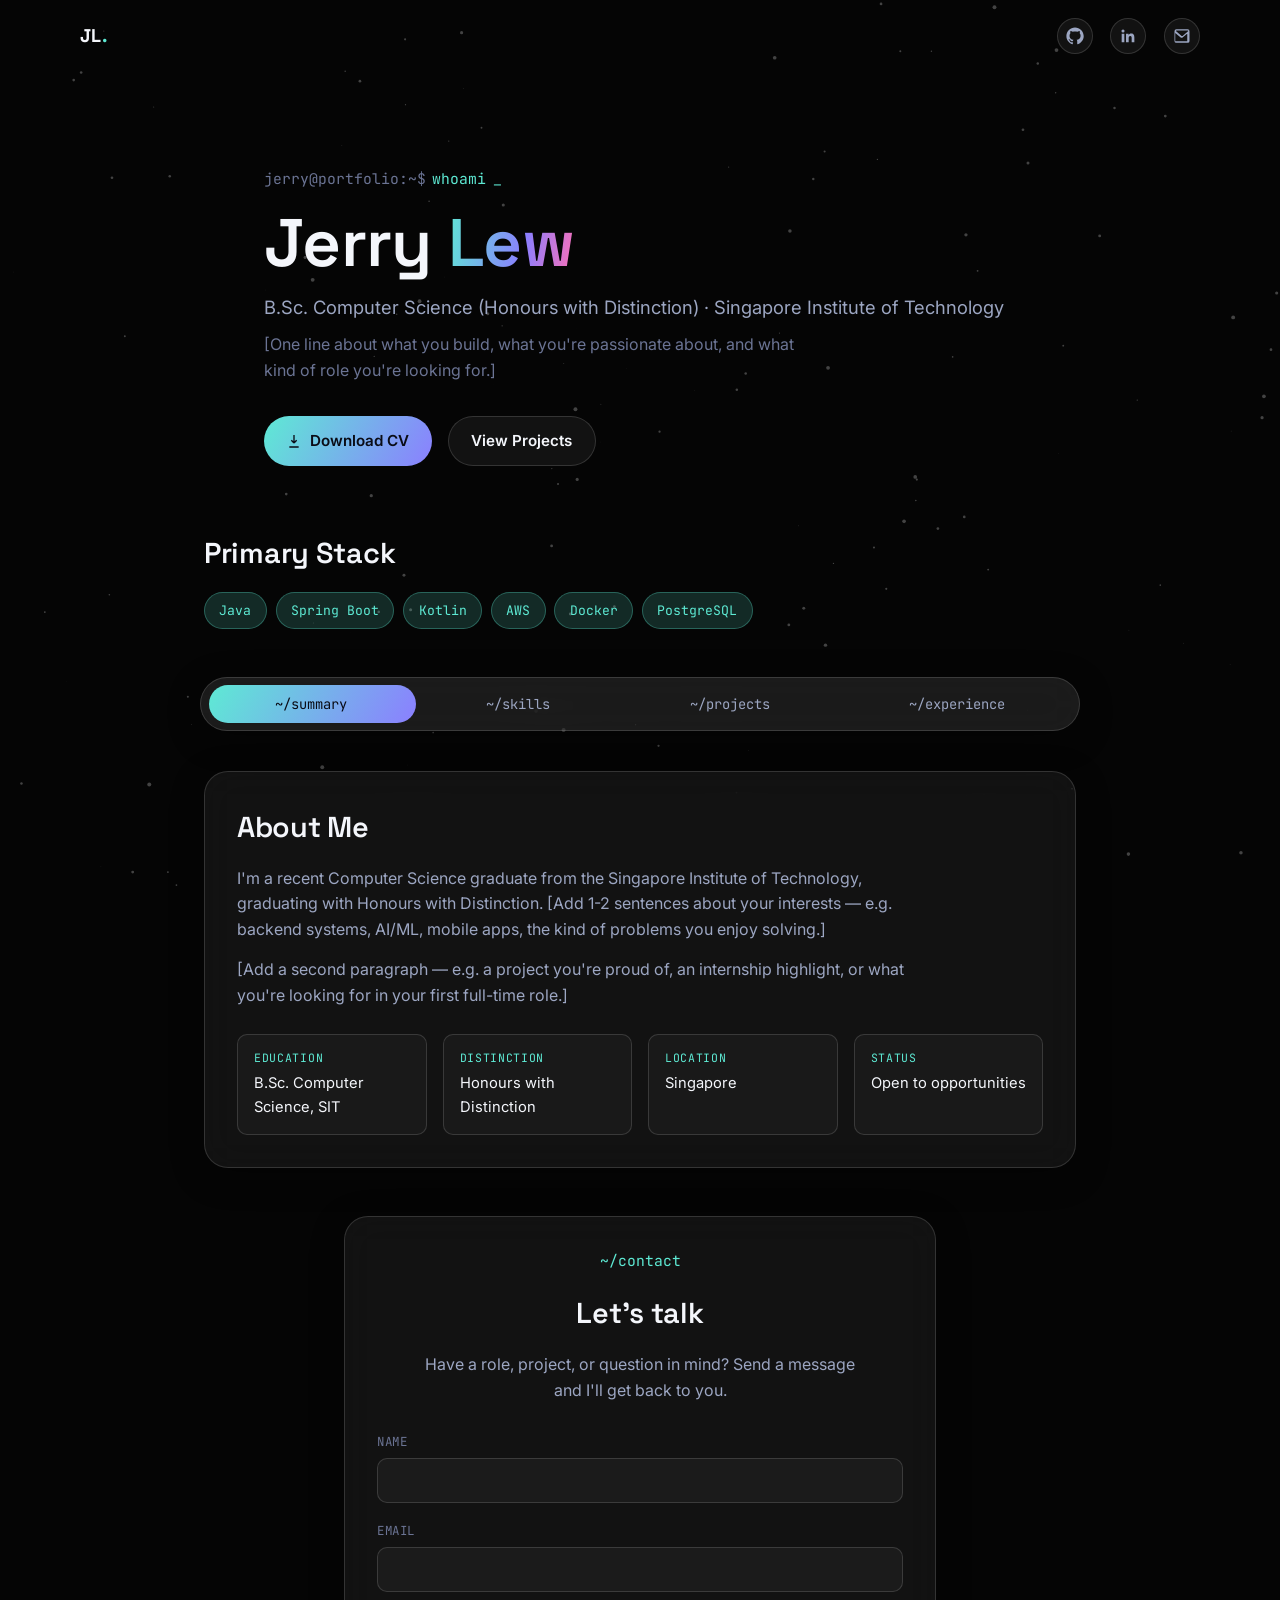
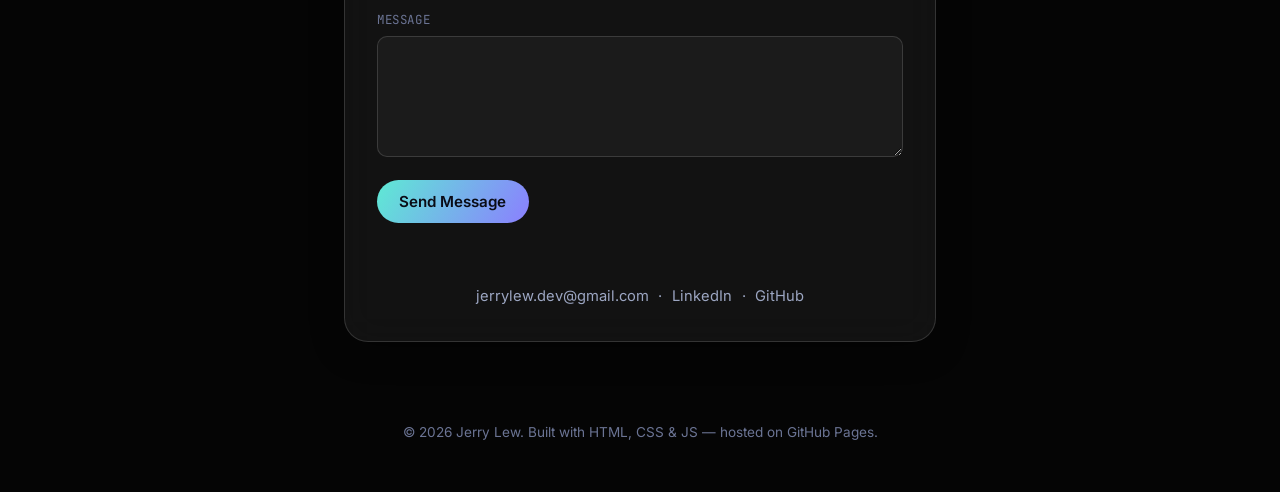
==== index.html @ 6701ddcc "Basic layout completed with placeholders" ====
<!DOCTYPE html>
<html lang="en">
<head>
<meta charset="UTF-8" />
<meta name="viewport" content="width=device-width, initial-scale=1.0" />

<!-- ✏️ EDIT: update the title and description with your full name -->
<title>Jerry — Software Engineer Portfolio</title>
<meta name="description" content="Portfolio of Jerry, Computer Science graduate (Honours with Distinction) from Singapore Institute of Technology." />

<!-- Fonts: Space Grotesk (display), Inter (body), JetBrains Mono (code/labels) -->
<link rel="preconnect" href="https://fonts.googleapis.com">
<link rel="preconnect" href="https://fonts.gstatic.com" crossorigin>
<link href="https://fonts.googleapis.com/css2?family=Space+Grotesk:wght@500;600;700&family=Inter:wght@400;500;600&family=JetBrains+Mono:wght@400;500&display=swap" rel="stylesheet">

<link rel="stylesheet" href="style.css" />
</head>
<body>

  <!-- Dark background, sits behind everything -->
  <canvas id="particle-background"></canvas>

  <!-- ============ TOP BAR ============ -->
  <header class="topbar">
    <div class="topbar-inner">
      <!-- ✏️ EDIT: replace "JL" with your own initials/mark -->
      <a href="#top" class="brand">JL<span class="brand-dot">.</span></a>

      <nav class="social-links" aria-label="Social links">
        <a class="js-github-link" href="#" target="_blank" rel="noopener" aria-label="GitHub profile">
          <svg viewBox="0 0 24 24" width="18" height="18" fill="currentColor"><path d="M12 .5C5.65.5.5 5.66.5 12.02c0 5.09 3.29 9.4 7.86 10.93.58.1.79-.25.79-.56v-2.16c-3.2.7-3.87-1.34-3.87-1.34-.53-1.34-1.29-1.7-1.29-1.7-1.05-.72.08-.7.08-.7 1.16.08 1.78 1.2 1.78 1.2 1.04 1.77 2.72 1.26 3.38.96.1-.75.4-1.26.73-1.55-2.55-.29-5.23-1.28-5.23-5.7 0-1.26.45-2.29 1.19-3.1-.12-.29-.52-1.46.11-3.04 0 0 .97-.31 3.18 1.18.92-.26 1.9-.39 2.88-.39.98 0 1.96.13 2.88.39 2.2-1.49 3.17-1.18 3.17-1.18.64 1.58.24 2.75.12 3.04.74.81 1.18 1.84 1.18 3.1 0 4.43-2.69 5.41-5.25 5.69.42.36.78 1.08.78 2.17v3.22c0 .31.21.67.8.56 4.56-1.53 7.85-5.84 7.85-10.93C23.5 5.66 18.35.5 12 .5Z"/></svg>
        </a>
        <a class="js-linkedin-link" href="#" target="_blank" rel="noopener" aria-label="LinkedIn profile">
          <svg viewBox="0 0 24 24" width="18" height="18" fill="currentColor"><path d="M20.45 20.45h-3.55v-5.57c0-1.33-.02-3.03-1.85-3.03-1.86 0-2.14 1.45-2.14 2.94v5.66H9.36V9h3.41v1.56h.05c.48-.9 1.64-1.85 3.37-1.85 3.6 0 4.27 2.37 4.27 5.45v6.29zM5.34 7.43a2.06 2.06 0 1 1 0-4.12 2.06 2.06 0 0 1 0 4.12zM7.12 20.45H3.56V9h3.56v11.45z"/></svg>
        </a>
        <a id="js-email-link" href="mailto:your.email@example.com" aria-label="Send an email">
          <svg viewBox="0 0 24 24" width="18" height="18" fill="currentColor"><path d="M2 5.5A2.5 2.5 0 0 1 4.5 3h15A2.5 2.5 0 0 1 22 5.5v13a2.5 2.5 0 0 1-2.5 2.5h-15A2.5 2.5 0 0 1 2 18.5v-13Zm2.2.3 7.3 6.1a1 1 0 0 0 1.28 0l7.3-6.1a.6.6 0 0 0-.38-1.06H4.58a.6.6 0 0 0-.38 1.06ZM20 7.9l-6.83 5.7a2.6 2.6 0 0 1-3.34 0L3 7.9v10.6c0 .28.22.5.5.5h15c.28 0 .5-.22.5-.5V7.9Z"/></svg>
        </a>
      </nav>
    </div>
  </header>

  <main id="top">
    <!-- ============ HERO ============ -->
    <section class="hero">
      <p class="eyebrow">
        <span class="prompt">jerry@portfolio:~$</span>
        <span id="typed-text"></span><span class="cursor" aria-hidden="true">_</span>
      </p>

      <!-- ✏️ EDIT: add your last name -->
      <h1 class="hero-name"><span id="first-name"></span> <span class="hl" id="last-name"></span></h1>

      <!-- ✏️ EDIT: this line auto-fills from your SIT background — adjust if needed -->
      <p class="hero-role">B.Sc. Computer Science (Honours with Distinction) · Singapore Institute of Technology</p>

      <!-- ✏️ EDIT: write a one-line tagline about what you build / what you're looking for -->
      <p class="hero-tagline">[One line about what you build, what you're passionate about, and what kind of role you're looking for.]</p>

      <div class="hero-actions">
        <!-- ✏️ EDIT: add your real CV file to the assets/ folder and update this href -->
        <a href="assets/Jerry_Resume.pdf" download class="btn btn-solid">
          <svg viewBox="0 0 24 24" width="16" height="16" fill="none" stroke="currentColor" stroke-width="2"><path d="M12 3v12m0 0-4-4m4 4 4-4M5 21h14"/></svg>
          Download CV
        </a>
        <a href="projects.html" class="btn btn-ghost">
          View Projects
        </a>
      </div>
    </section>

    <!-- ============ FEATURED STACK ============ -->
    <section class="featured-stack reveal">
      <h2 class="panel-title">Primary Stack</h2>

      <div class="chip-row" id="featured-stack-container"></div>
    </section>

    <!-- ============ TAB BAR ============ -->
    <nav class="tabbar" id="tabbar" aria-label="Portfolio sections">
      <button class="tab-btn active" data-tab="summary" role="tab" aria-selected="true">~/summary</button>
      <button class="tab-btn" data-tab="skills" role="tab" aria-selected="false">~/skills</button>
      <button class="tab-btn" data-tab="projects" role="tab" aria-selected="false">~/projects</button>
      <button class="tab-btn" data-tab="experience" role="tab" aria-selected="false">~/experience</button>
      <span class="tab-indicator" aria-hidden="true"></span>
    </nav>

    <!-- ============ TAB PANELS ============ -->
    <section class="tab-panels">

      <!-- ---------- SUMMARY ---------- -->
      <article class="panel active" id="summary" data-panel="summary">
        <div class="glass-card reveal">
          <h2 class="panel-title">About Me</h2>

          <!-- ✏️ EDIT: replace with your real bio. 2-3 short paragraphs works well -->
          <p>
            I'm a recent Computer Science graduate from the Singapore Institute of Technology,
            graduating with Honours with Distinction. [Add 1-2 sentences about your interests —
            e.g. backend systems, AI/ML, mobile apps, the kind of problems you enjoy solving.]
          </p>
          <p>
            [Add a second paragraph — e.g. a project you're proud of, an internship highlight,
            or what you're looking for in your first full-time role.]
          </p>

          <div class="fact-grid">
            <div class="fact">
              <span class="fact-label">Education</span>
              <span class="fact-value">B.Sc. Computer Science, SIT</span>
            </div>
            <div class="fact">
              <span class="fact-label">Distinction</span>
              <span class="fact-value">Honours with Distinction</span>
            </div>
            <div class="fact">
              <!-- ✏️ EDIT: confirm your location -->
              <span class="fact-label">Location</span>
              <span class="fact-value">Singapore</span>
            </div>
            <div class="fact">
              <!-- ✏️ EDIT: e.g. "Open to full-time roles" / "Open to internships" -->
              <span class="fact-label">Status</span>
              <span class="fact-value">Open to opportunities</span>
            </div>
          </div>
        </div>
      </article>

      <!-- ---------- SKILLS ---------- -->
      <article class="panel" id="skills" data-panel="skills" hidden>
        <div class="skills-grid">

          <!-- ✏️ EDIT: every chip below is a placeholder — swap in your real stack -->
          <div class="glass-card reveal">
            <h3 class="skill-cat">Languages</h3>
            <div class="chip-row">
              <span class="chip">Java</span>
              <span class="chip">Python</span>
              <span class="chip">JavaScript</span>
              <span class="chip">TypeScript</span>
              <span class="chip">SQL</span>
              <span class="chip">C</span>
            </div>
          </div>

          <div class="glass-card reveal">
            <h3 class="skill-cat">Frameworks &amp; Libraries</h3>
            <div class="chip-row">
              <span class="chip">React</span>
              <span class="chip">Node.js</span>
              <span class="chip">Spring Boot</span>
              <span class="chip">Express</span>
              <span class="chip">TailwindCSS</span>
            </div>
          </div>

          <div class="glass-card reveal">
            <h3 class="skill-cat">Tools &amp; Platforms</h3>
            <div class="chip-row">
              <span class="chip">Git</span>
              <span class="chip">Docker</span>
              <span class="chip">AWS</span>
              <span class="chip">Postman</span>
              <span class="chip">Linux</span>
            </div>
          </div>

          <div class="glass-card reveal">
            <h3 class="skill-cat">Concepts</h3>
            <div class="chip-row">
              <span class="chip">Data Structures</span>
              <span class="chip">Algorithms</span>
              <span class="chip">OOP</span>
              <span class="chip">REST APIs</span>
              <span class="chip">Agile/Scrum</span>
            </div>
          </div>

        </div>
      </article>

      <!-- ---------- PROJECTS ---------- -->
      <article class="panel" id="projects" data-panel="projects" hidden>
        <div class="projects-grid" id="featured-projects"></div>

        <div class="projects-footer">
          <a href="projects.html" class="btn btn-ghost">
            View All Projects
          </a>
        </div>
      </article>

      <!-- ---------- EXPERIENCE ---------- -->
      <article class="panel" id="experience" data-panel="experience" hidden>
        <div class="timeline" id="experience-timeline"></div>
      </article>

    </section>

    <!-- ============ CONTACT (always visible, sits at the very end of the page) ============ -->
    <section class="contact" id="contact">
      <div class="glass-card contact-card reveal">
        <p class="eyebrow eyebrow-contact">~/contact</p>
        <h2 class="panel-title">Let's talk</h2>
        <p class="contact-sub">Have a role, project, or question in mind? Send a message and I'll get back to you.</p>

        <!-- ✏️ EDIT: sign up at formspree.io, create a form, and replace YOUR_FORM_ID below -->
        <form id="contact-form" action="https://formspree.io/f/YOUR_FORM_ID" method="POST">
          <div class="form-row">
            <label for="name">Name</label>
            <input type="text" id="name" name="name" required />
          </div>
          <div class="form-row">
            <label for="email">Email</label>
            <input type="email" id="email" name="email" required />
          </div>
          <div class="form-row">
            <label for="message">Message</label>
            <textarea id="message" name="message" rows="5" required></textarea>
          </div>
          <!-- spam honeypot — leave this field as-is, it stays hidden from real visitors -->
          <input type="text" name="_gotcha" style="display:none" tabindex="-1" autocomplete="off" />

          <button type="submit" class="btn btn-solid" id="contact-submit">Send Message</button>
          <p class="form-status" id="form-status" role="status" aria-live="polite"></p>
        </form>

        <div class="contact-direct">
          <a href="#" class="js-email-link"><span class="js-email-text"></span></a>
          <span aria-hidden="true">·</span>
          <a href="#" target="_blank" rel="noopener" class="js-linkedin-link">LinkedIn</a>
          <span aria-hidden="true">·</span>
          <a href="#" target="_blank" rel="noopener" class="js-github-link">GitHub</a>
        </div>
      </div>
    </section>
  </main>

  <footer class="site-footer">
    <p>© <span id="year"></span> <span id="footer-name"></span>. Built with HTML, CSS &amp; JS — hosted on GitHub Pages.</p>
  </footer>

  <script src="script.js"></script>
</body>
</html>
---- style.css ----
/* ============================================================
   PORTFOLIO STYLES — glassmorphism / aurora / terminal accents
   Edit the variables below to retheme the whole site at once.
   ============================================================ */

:root {
  /* ---- Palette --------------------------------------------------- */
  --bg-void: #090b14;
  --bg-void-2: #0d1020;
  --aurora-cyan: #5eead4;
  --aurora-violet: #8b7fff;
  --aurora-magenta: #ff6fb5;

  --gradient-primary: linear-gradient(120deg, var(--aurora-cyan), var(--aurora-violet));
  --gradient-hero: linear-gradient(100deg, var(--aurora-cyan), var(--aurora-violet) 60%, var(--aurora-magenta));

  --glass-fill: rgba(255, 255, 255, 0.055);
  --glass-fill-strong: rgba(255, 255, 255, 0.09);
  --glass-border: rgba(255, 255, 255, 0.14);

  --text-primary: #f4f6fb;
  --text-muted: #9ca6c2;
  --text-dim: #6b7494;

  --accent: #5eead4;
  --accent-soft: rgba(94, 234, 212, 0.16);
  --danger: #ff6f91;

  /* ---- Type --------------------------------------------------- */
  --font-display: "Space Grotesk", sans-serif;
  --font-body: "Inter", sans-serif;
  --font-mono: "JetBrains Mono", monospace;

  /* ---- Shape --------------------------------------------------- */
  --radius-lg: 24px;
  --radius-md: 16px;
  --radius-sm: 10px;
  --shadow-glass: 0 8px 32px rgba(0, 0, 0, 0.35);
  --blur-glass: 18px;
}

/* ---- Reset ----------------------------------------------------- */
* {
  margin: 0;
  padding: 0;
  box-sizing: border-box;
}

html {
  scroll-behavior: smooth;
}

body {
  background: var(--bg-void);
  color: var(--text-primary);
  font-family: var(--font-body);
  font-size: 16px;
  line-height: 1.6;
  min-height: 100vh;
  overflow-x: hidden;
}

a {
  color: inherit;
  text-decoration: none;
}

button {
  font-family: inherit;
  cursor: pointer;
  border: none;
  background: none;
  color: inherit;
}

h1, h2, h3 {
  font-family: var(--font-display);
  font-weight: 600;
  letter-spacing: -0.01em;
}

img, svg {
  display: block;
}

:focus-visible {
  outline: 2px solid var(--accent);
  outline-offset: 3px;
  border-radius: 4px;
}

#particle-background {
  position: fixed;
  inset: 0;
  z-index: -1;
  background: #050505;
}

body {
  background: #050505;
}

.featured-stack {
  max-width: 1000px;
  margin: 0 auto 3rem;
  padding: 0 clamp(1.25rem, 5vw, 4rem);
}

.projects-footer {
  display: flex;
  justify-content: center;
  margin-top: 2rem;
}

.project-period {
  font-family: var(--font-mono);
  color: var(--accent);
  font-size: 0.8rem;
}

/* ---- Glass primitive --------------------------------------------- */
.glass-card {
  background: var(--glass-fill);
  border: 1px solid var(--glass-border);
  border-radius: var(--radius-lg);
  backdrop-filter: blur(var(--blur-glass)) saturate(140%);
  -webkit-backdrop-filter: blur(var(--blur-glass)) saturate(140%);
  box-shadow: var(--shadow-glass);
  padding: 2rem;
}

/* ---- Scroll reveal ------------------------------------------------ */
.reveal {
  opacity: 0;
  transform: translateY(18px);
  transition: opacity 0.6s ease, transform 0.6s ease;
}

.reveal.in-view {
  opacity: 1;
  transform: translateY(0);
}

/* ============================================================
   TOP BAR
   ============================================================ */
.topbar {
  position: sticky;
  top: 0;
  z-index: 40;
  padding: 1.1rem clamp(1.25rem, 5vw, 4rem);
}

.topbar-inner {
  max-width: 1120px;
  margin: 0 auto;
  display: flex;
  align-items: center;
  justify-content: space-between;
}

.brand {
  font-family: var(--font-display);
  font-weight: 700;
  font-size: 1.15rem;
  letter-spacing: 0.02em;
}

.brand-dot {
  color: var(--accent);
}

.social-links {
  display: flex;
  gap: 1.1rem;
  color: var(--text-muted);
}

.social-links a {
  display: flex;
  align-items: center;
  justify-content: center;
  width: 36px;
  height: 36px;
  border-radius: 50%;
  background: var(--glass-fill);
  border: 1px solid var(--glass-border);
  transition: color 0.2s ease, transform 0.2s ease, border-color 0.2s ease;
}

.social-links a:hover {
  color: var(--accent);
  border-color: var(--accent);
  transform: translateY(-2px);
}

/* ============================================================
   HERO
   ============================================================ */
.hero {
  max-width: 880px;
  margin: 0 auto;
  padding: clamp(2.5rem, 8vw, 6rem) clamp(1.25rem, 5vw, 4rem) clamp(2.5rem, 6vw, 4rem);
  text-align: left;
}

.eyebrow {
  font-family: var(--font-mono);
  font-size: 0.92rem;
  color: var(--accent);
  margin-bottom: 1.1rem;
  display: flex;
  align-items: center;
  gap: 0.4rem;
  flex-wrap: wrap;
}

.prompt {
  color: var(--text-dim);
}

.cursor {
  display: inline-block;
  animation: blink 1s step-end infinite;
  color: var(--accent);
}

@keyframes blink {
  0%, 50% { opacity: 1; }
  50.01%, 100% { opacity: 0; }
}

.hero-name {
  font-size: clamp(2.4rem, 6.5vw, 4.2rem);
  line-height: 1.05;
  margin-bottom: 0.9rem;
}

.hero-name .hl {
  background: var(--gradient-hero);
  -webkit-background-clip: text;
  background-clip: text;
  color: transparent;
}

.hero-role {
  font-size: clamp(1rem, 2vw, 1.15rem);
  color: var(--text-muted);
  margin-bottom: 0.6rem;
}

.hero-tagline {
  font-size: 1rem;
  color: var(--text-dim);
  max-width: 560px;
  margin-bottom: 2rem;
}

.hero-actions {
  display: flex;
  gap: 1rem;
  flex-wrap: wrap;
}

/* ---- Buttons ----------------------------------------------------- */
.btn {
  display: inline-flex;
  align-items: center;
  gap: 0.5rem;
  font-family: var(--font-body);
  font-weight: 600;
  font-size: 0.95rem;
  padding: 0.75rem 1.4rem;
  border-radius: 999px;
  transition: transform 0.2s ease, box-shadow 0.2s ease, background 0.2s ease, border-color 0.2s ease;
}

.btn-solid {
  background: var(--gradient-primary);
  color: #0a0c16;
}

.btn-solid:hover {
  transform: translateY(-2px);
  box-shadow: 0 10px 28px rgba(94, 234, 212, 0.25);
}

.btn-ghost {
  background: var(--glass-fill);
  border: 1px solid var(--glass-border);
  color: var(--text-primary);
}

.btn-ghost:hover {
  border-color: var(--accent);
  color: var(--accent);
  transform: translateY(-2px);
}

/* ============================================================
   TAB BAR
   ============================================================ */
.tabbar {
  position: sticky;
  top: 0.7rem;
  z-index: 9999;
  max-width: 880px;
  margin: 0 auto 2.5rem;
  padding: 0.4rem;
  display: flex;
  gap: 0.25rem;
  background: var(--glass-fill-strong);
  border: 1px solid var(--glass-border);
  border-radius: 999px;
  backdrop-filter: blur(var(--blur-glass)) saturate(140%);
  -webkit-backdrop-filter: blur(var(--blur-glass)) saturate(140%);
  box-shadow: var(--shadow-glass);
  overflow-x: auto;
  scrollbar-width: none;
  width: calc(100% - 2.5rem);
}

.tabbar::-webkit-scrollbar {
  display: none;
}

.tab-btn {
  position: relative;
  z-index: 2;
  flex: 1 0 auto;
  font-family: var(--font-mono);
  font-size: 0.86rem;
  padding: 0.65rem 1.1rem;
  border-radius: 999px;
  color: var(--text-muted);
  white-space: nowrap;
  transition: color 0.25s ease;
}

.tab-btn:hover {
  color: var(--text-primary);
}

.tab-btn.active {
  color: #0a0c16;
}

.tab-indicator {
  position: absolute;
  top: 0.4rem;
  bottom: 0.4rem;
  left: 0.4rem;
  width: 0;
  border-radius: 999px;
  background: var(--gradient-primary);
  transition: transform 0.35s cubic-bezier(0.65, 0, 0.35, 1), width 0.35s cubic-bezier(0.65, 0, 0.35, 1);
  z-index: 1;
}

/* ============================================================
   TAB PANELS
   ============================================================ */
.tab-panels {
  max-width: 1000px;
  margin: 0 auto;
  padding: 0 clamp(1.25rem, 5vw, 4rem) 2rem;
}

.panel {
  animation: fadeIn 0.45s ease;
}

@keyframes fadeIn {
  from { opacity: 0; transform: translateY(8px); }
  to { opacity: 1; transform: translateY(0); }
}

.panel-title {
  font-size: clamp(1.4rem, 3vw, 1.8rem);
  margin-bottom: 1rem;
}

.panel p {
  color: var(--text-muted);
  margin-bottom: 0.9rem;
  max-width: 680px;
}

/* ---- Quick facts (Summary tab) ------------------------------------ */
.fact-grid {
  display: grid;
  grid-template-columns: repeat(4, 1fr);
  gap: 1rem;
  margin-top: 1.6rem;
}

.fact {
  display: flex;
  flex-direction: column;
  gap: 0.3rem;
  padding: 0.9rem 1rem;
  background: rgba(255, 255, 255, 0.03);
  border: 1px solid var(--glass-border);
  border-radius: var(--radius-sm);
}

.fact-label {
  font-family: var(--font-mono);
  font-size: 0.72rem;
  letter-spacing: 0.06em;
  text-transform: uppercase;
  color: var(--accent);
}

.fact-value {
  font-size: 0.92rem;
  color: var(--text-primary);
}

/* ---- Skills tab ---------------------------------------------------- */
.skills-grid {
  display: grid;
  grid-template-columns: repeat(2, 1fr);
  gap: 1.25rem;
}

.skill-cat {
  font-size: 1.05rem;
  margin-bottom: 1rem;
  color: var(--text-primary);
}

.chip-row {
  display: flex;
  flex-wrap: wrap;
  gap: 0.55rem;
}

.chip {
  font-family: var(--font-mono);
  font-size: 0.82rem;
  padding: 0.45rem 0.9rem;
  border-radius: 999px;
  background: var(--accent-soft);
  border: 1px solid rgba(94, 234, 212, 0.3);
  color: var(--accent);
}

.chip-sm {
  font-size: 0.75rem;
  padding: 0.32rem 0.7rem;
}

/* ---- Projects tab --------------------------------------------------- */
.projects-grid {
  display: grid;
  grid-template-columns: repeat(2, 1fr);
  gap: 1.25rem;
}

.project-card {
  display: flex;
  flex-direction: column;
  gap: 0.9rem;
  transition: transform 0.25s ease, border-color 0.25s ease;
}

.project-card:hover {
  transform: translateY(-4px);
  border-color: rgba(94, 234, 212, 0.35);
}

.project-head {
  display: flex;
  align-items: center;
  justify-content: space-between;
  gap: 0.75rem;
}

.project-head h3 {
  font-size: 1.1rem;
}

.project-links {
  display: flex;
  gap: 0.6rem;
  color: var(--text-muted);
  flex-shrink: 0;
}

.project-links a {
  transition: color 0.2s ease;
}

.project-links a:hover {
  color: var(--accent);
}

/* ---- Experience tab (timeline) --------------------------------------- */
.timeline {
  position: relative;
  display: flex;
  flex-direction: column;
  gap: 1.6rem;
  padding-left: 1.6rem;
  border-left: 1px solid var(--glass-border);
}

.timeline-entry {
  position: relative;
}

.timeline-node {
  position: absolute;
  left: -1.95rem;
  top: 2.1rem;
  width: 11px;
  height: 11px;
  border-radius: 50%;
  background: var(--bg-void);
  border: 2px solid var(--accent);
  box-shadow: 0 0 0 4px var(--accent-soft);
}

.timeline-date {
  font-family: var(--font-mono);
  font-size: 0.78rem;
  letter-spacing: 0.04em;
  color: var(--accent);
  text-transform: uppercase;
}

.timeline-entry h3 {
  font-size: 1.1rem;
  margin: 0.4rem 0 0.15rem;
}

.timeline-org {
  color: var(--text-muted) !important;
  font-size: 0.92rem;
  margin-bottom: 0.6rem !important;
}

.timeline-list {
  margin-top: 0.75rem;
  padding-left: 1.2rem;
  color: var(--text-muted);
}

.timeline-list li {
  margin-bottom: 0.5rem;
}

/* ============================================================
   CONTACT
   ============================================================ */
.contact {
  max-width: 720px;
  margin: 1rem auto 3rem;
  padding: 0 clamp(1.25rem, 5vw, 4rem);
}

.contact-card {
  text-align: center;
}

.eyebrow-contact {
  justify-content: center;
}

.contact-sub {
  color: var(--text-muted);
  max-width: 460px;
  margin: 0 auto 1.8rem;
}

#contact-form {
  text-align: left;
  display: flex;
  flex-direction: column;
  gap: 1.1rem;
}

.form-row {
  display: flex;
  flex-direction: column;
  gap: 0.4rem;
}

.form-row label {
  font-family: var(--font-mono);
  font-size: 0.78rem;
  color: var(--text-dim);
  text-transform: uppercase;
  letter-spacing: 0.05em;
}

.form-row input,
.form-row textarea {
  font-family: var(--font-body);
  font-size: 0.95rem;
  color: var(--text-primary);
  background: rgba(255, 255, 255, 0.04);
  border: 1px solid var(--glass-border);
  border-radius: var(--radius-sm);
  padding: 0.75rem 0.9rem;
  resize: vertical;
  transition: border-color 0.2s ease, background 0.2s ease;
}

.form-row input:focus,
.form-row textarea:focus {
  border-color: var(--accent);
  background: rgba(255, 255, 255, 0.06);
}

#contact-form .btn-solid {
  align-self: flex-start;
  margin-top: 0.3rem;
}

.form-status {
  font-family: var(--font-mono);
  font-size: 0.85rem;
  min-height: 1.2em;
}

.form-status.success { color: var(--accent); }
.form-status.error { color: var(--danger); }

.contact-direct {
  margin-top: 1.8rem;
  display: flex;
  justify-content: center;
  gap: 0.6rem;
  flex-wrap: wrap;
  color: var(--text-muted);
  font-size: 0.92rem;
}

.contact-direct a:hover {
  color: var(--accent);
}

/* ============================================================
   FOOTER
   ============================================================ */
.site-footer {
  text-align: center;
  padding: 2rem 1.25rem 3rem;
  color: var(--text-dim);
  font-size: 0.85rem;
}

/* ============================================================
   RESPONSIVE
   ============================================================ */
@media (max-width: 760px) {
  .fact-grid {
    grid-template-columns: repeat(2, 1fr);
  }
  .skills-grid,
  .projects-grid {
    grid-template-columns: 1fr;
  }
  .tabbar {
    justify-content: flex-start;
  }
  .glass-card {
    padding: 1.4rem;
  }
}

@media (max-width: 480px) {
  .fact-grid {
    grid-template-columns: 1fr;
  }
  .hero-actions {
    flex-direction: column;
    align-items: stretch;
  }
  .btn {
    justify-content: center;
  }
}

/* ---- Respect reduced motion preference -------------------------------- */
@media (prefers-reduced-motion: reduce) {
  html {
    scroll-behavior: auto;
  }
  .blob {
    animation: none !important;
  }
  .reveal {
    opacity: 1 !important;
    transform: none !important;
    transition: none !important;
  }
  .cursor {
    animation: none !important;
  }
}
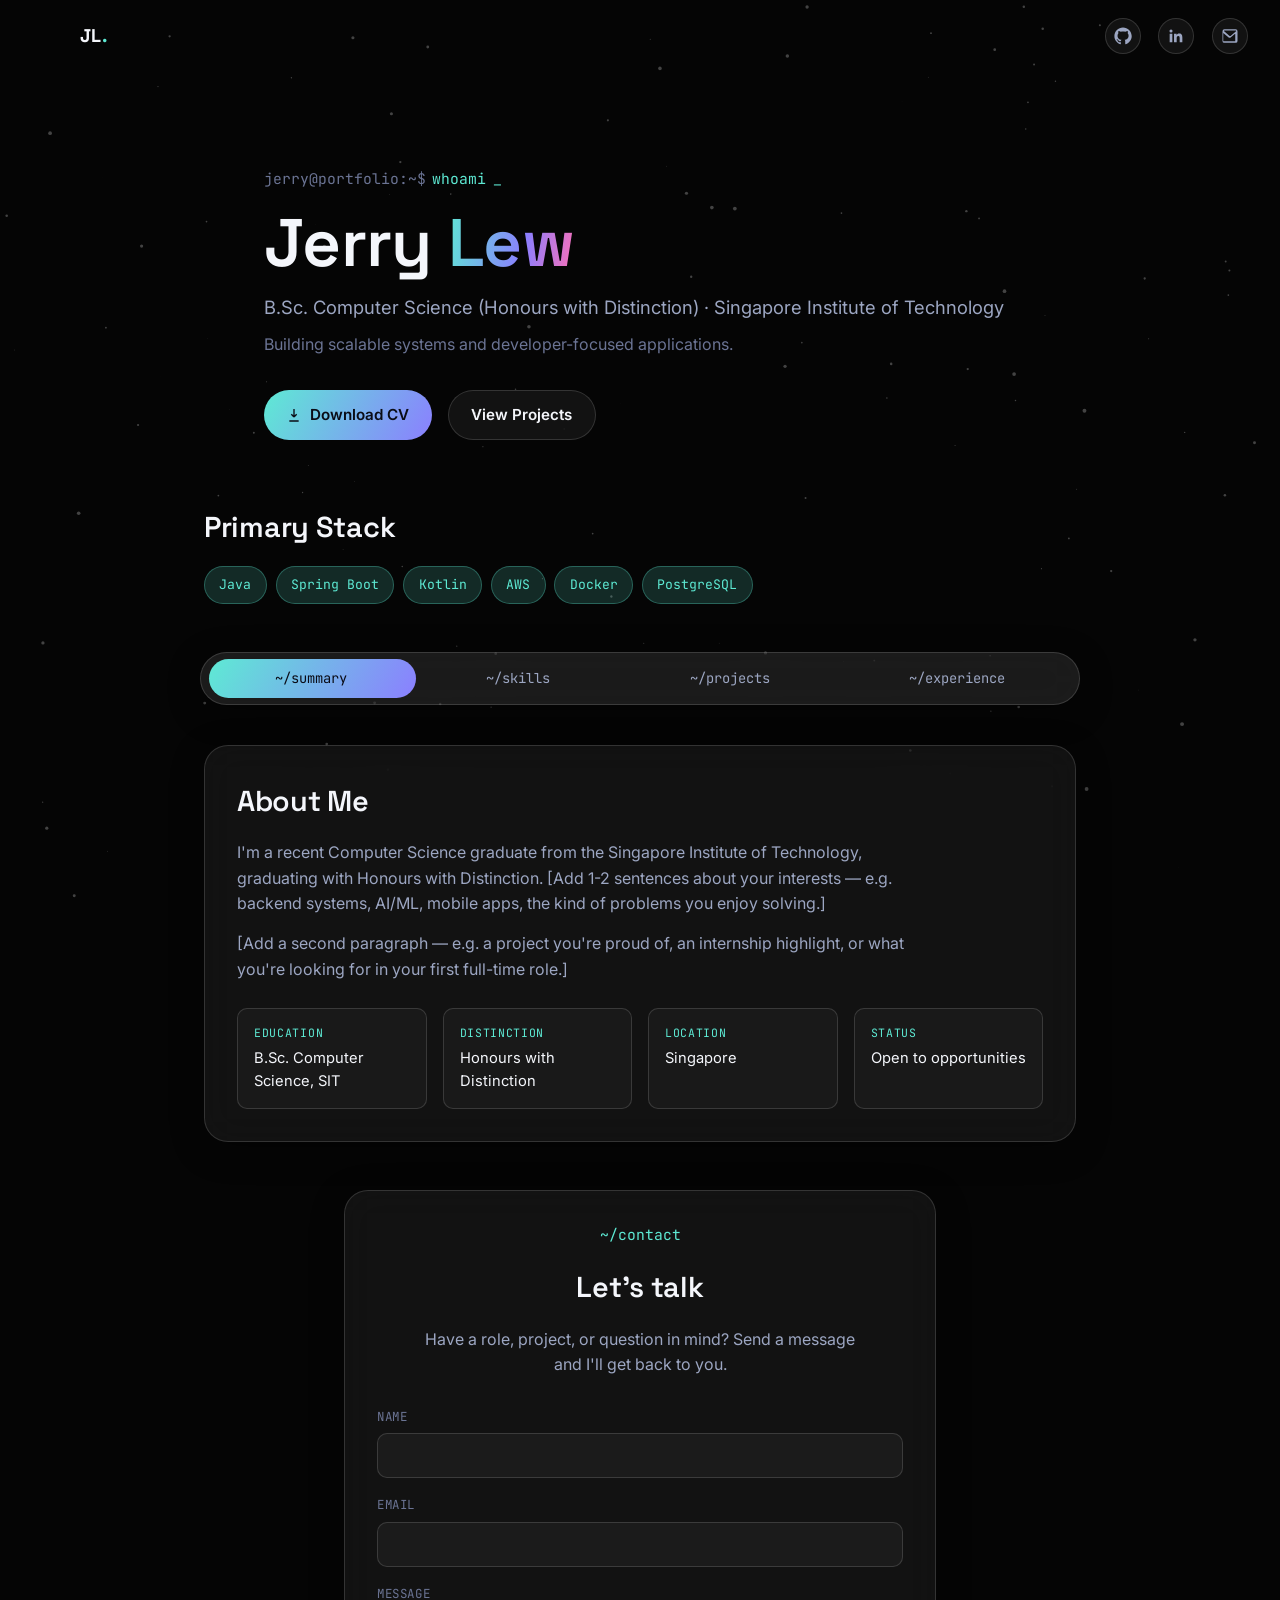
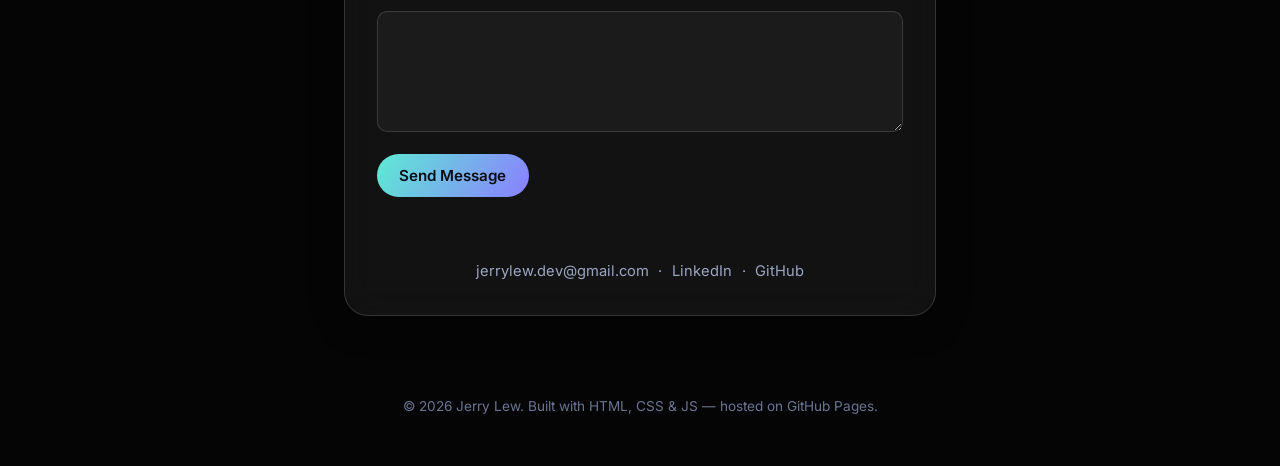
==== commit 16fb25b3: "More elements now dynamic based on profile.json, moved logos to the right more." ====
--- a/index.html
+++ b/index.html
@@ -5,7 +5,7 @@
 <meta name="viewport" content="width=device-width, initial-scale=1.0" />
 
 <!-- ✏️ EDIT: update the title and description with your full name -->
-<title>Jerry — Software Engineer Portfolio</title>
+<title>Jerry's Software Engineer Portfolio</title>
 <meta name="description" content="Portfolio of Jerry, Computer Science graduate (Honours with Distinction) from Singapore Institute of Technology." />
 
 <!-- Fonts: Space Grotesk (display), Inter (body), JetBrains Mono (code/labels) -->
@@ -23,7 +23,6 @@
   <!-- ============ TOP BAR ============ -->
   <header class="topbar">
     <div class="topbar-inner">
-      <!-- ✏️ EDIT: replace "JL" with your own initials/mark -->
       <a href="#top" class="brand">JL<span class="brand-dot">.</span></a>
 
       <nav class="social-links" aria-label="Social links">
@@ -48,17 +47,13 @@
         <span id="typed-text"></span><span class="cursor" aria-hidden="true">_</span>
       </p>
 
-      <!-- ✏️ EDIT: add your last name -->
       <h1 class="hero-name"><span id="first-name"></span> <span class="hl" id="last-name"></span></h1>
 
-      <!-- ✏️ EDIT: this line auto-fills from your SIT background — adjust if needed -->
-      <p class="hero-role">B.Sc. Computer Science (Honours with Distinction) · Singapore Institute of Technology</p>
+      <p id="current-role" class="hero-role"></p>
 
-      <!-- ✏️ EDIT: write a one-line tagline about what you build / what you're looking for -->
-      <p class="hero-tagline">[One line about what you build, what you're passionate about, and what kind of role you're looking for.]</p>
+      <div id="hero-tagline" class="hero-tagline"></div>
 
       <div class="hero-actions">
-        <!-- ✏️ EDIT: add your real CV file to the assets/ folder and update this href -->
         <a href="assets/Jerry_Resume.pdf" download class="btn btn-solid">
           <svg viewBox="0 0 24 24" width="16" height="16" fill="none" stroke="currentColor" stroke-width="2"><path d="M12 3v12m0 0-4-4m4 4 4-4M5 21h14"/></svg>
           Download CV
@@ -93,16 +88,7 @@
         <div class="glass-card reveal">
           <h2 class="panel-title">About Me</h2>
 
-          <!-- ✏️ EDIT: replace with your real bio. 2-3 short paragraphs works well -->
-          <p>
-            I'm a recent Computer Science graduate from the Singapore Institute of Technology,
-            graduating with Honours with Distinction. [Add 1-2 sentences about your interests —
-            e.g. backend systems, AI/ML, mobile apps, the kind of problems you enjoy solving.]
-          </p>
-          <p>
-            [Add a second paragraph — e.g. a project you're proud of, an internship highlight,
-            or what you're looking for in your first full-time role.]
-          </p>
+          <div id="about-me-container"></div>
 
           <div class="fact-grid">
             <div class="fact">
@@ -111,17 +97,15 @@
             </div>
             <div class="fact">
               <span class="fact-label">Distinction</span>
-              <span class="fact-value">Honours with Distinction</span>
+              <span id = distinction class="fact-value">Honours with Distinction</span>
             </div>
             <div class="fact">
-              <!-- ✏️ EDIT: confirm your location -->
               <span class="fact-label">Location</span>
-              <span class="fact-value">Singapore</span>
+              <span id= location class="fact-value"></span>
             </div>
             <div class="fact">
-              <!-- ✏️ EDIT: e.g. "Open to full-time roles" / "Open to internships" -->
               <span class="fact-label">Status</span>
-              <span class="fact-value">Open to opportunities</span>
+              <span id = status class="fact-value">Open to opportunities</span>
             </div>
           </div>
         </div>
@@ -129,55 +113,7 @@
 
       <!-- ---------- SKILLS ---------- -->
       <article class="panel" id="skills" data-panel="skills" hidden>
-        <div class="skills-grid">
-
-          <!-- ✏️ EDIT: every chip below is a placeholder — swap in your real stack -->
-          <div class="glass-card reveal">
-            <h3 class="skill-cat">Languages</h3>
-            <div class="chip-row">
-              <span class="chip">Java</span>
-              <span class="chip">Python</span>
-              <span class="chip">JavaScript</span>
-              <span class="chip">TypeScript</span>
-              <span class="chip">SQL</span>
-              <span class="chip">C</span>
-            </div>
-          </div>
-
-          <div class="glass-card reveal">
-            <h3 class="skill-cat">Frameworks &amp; Libraries</h3>
-            <div class="chip-row">
-              <span class="chip">React</span>
-              <span class="chip">Node.js</span>
-              <span class="chip">Spring Boot</span>
-              <span class="chip">Express</span>
-              <span class="chip">TailwindCSS</span>
-            </div>
-          </div>
-
-          <div class="glass-card reveal">
-            <h3 class="skill-cat">Tools &amp; Platforms</h3>
-            <div class="chip-row">
-              <span class="chip">Git</span>
-              <span class="chip">Docker</span>
-              <span class="chip">AWS</span>
-              <span class="chip">Postman</span>
-              <span class="chip">Linux</span>
-            </div>
-          </div>
-
-          <div class="glass-card reveal">
-            <h3 class="skill-cat">Concepts</h3>
-            <div class="chip-row">
-              <span class="chip">Data Structures</span>
-              <span class="chip">Algorithms</span>
-              <span class="chip">OOP</span>
-              <span class="chip">REST APIs</span>
-              <span class="chip">Agile/Scrum</span>
-            </div>
-          </div>
-
-        </div>
+        <div id= "skills-container" class="skills-grid"></div>
       </article>
 
       <!-- ---------- PROJECTS ---------- -->
--- a/style.css
+++ b/style.css
@@ -174,6 +174,8 @@
   display: flex;
   gap: 1.1rem;
   color: var(--text-muted);
+  margin-left: auto;
+  margin-right: -3rem;
 }
 
 .social-links a {
@@ -434,6 +436,7 @@
   display: flex;
   flex-wrap: wrap;
   gap: 0.55rem;
+  margin-top: 0.65rem;
 }
 
 .chip {
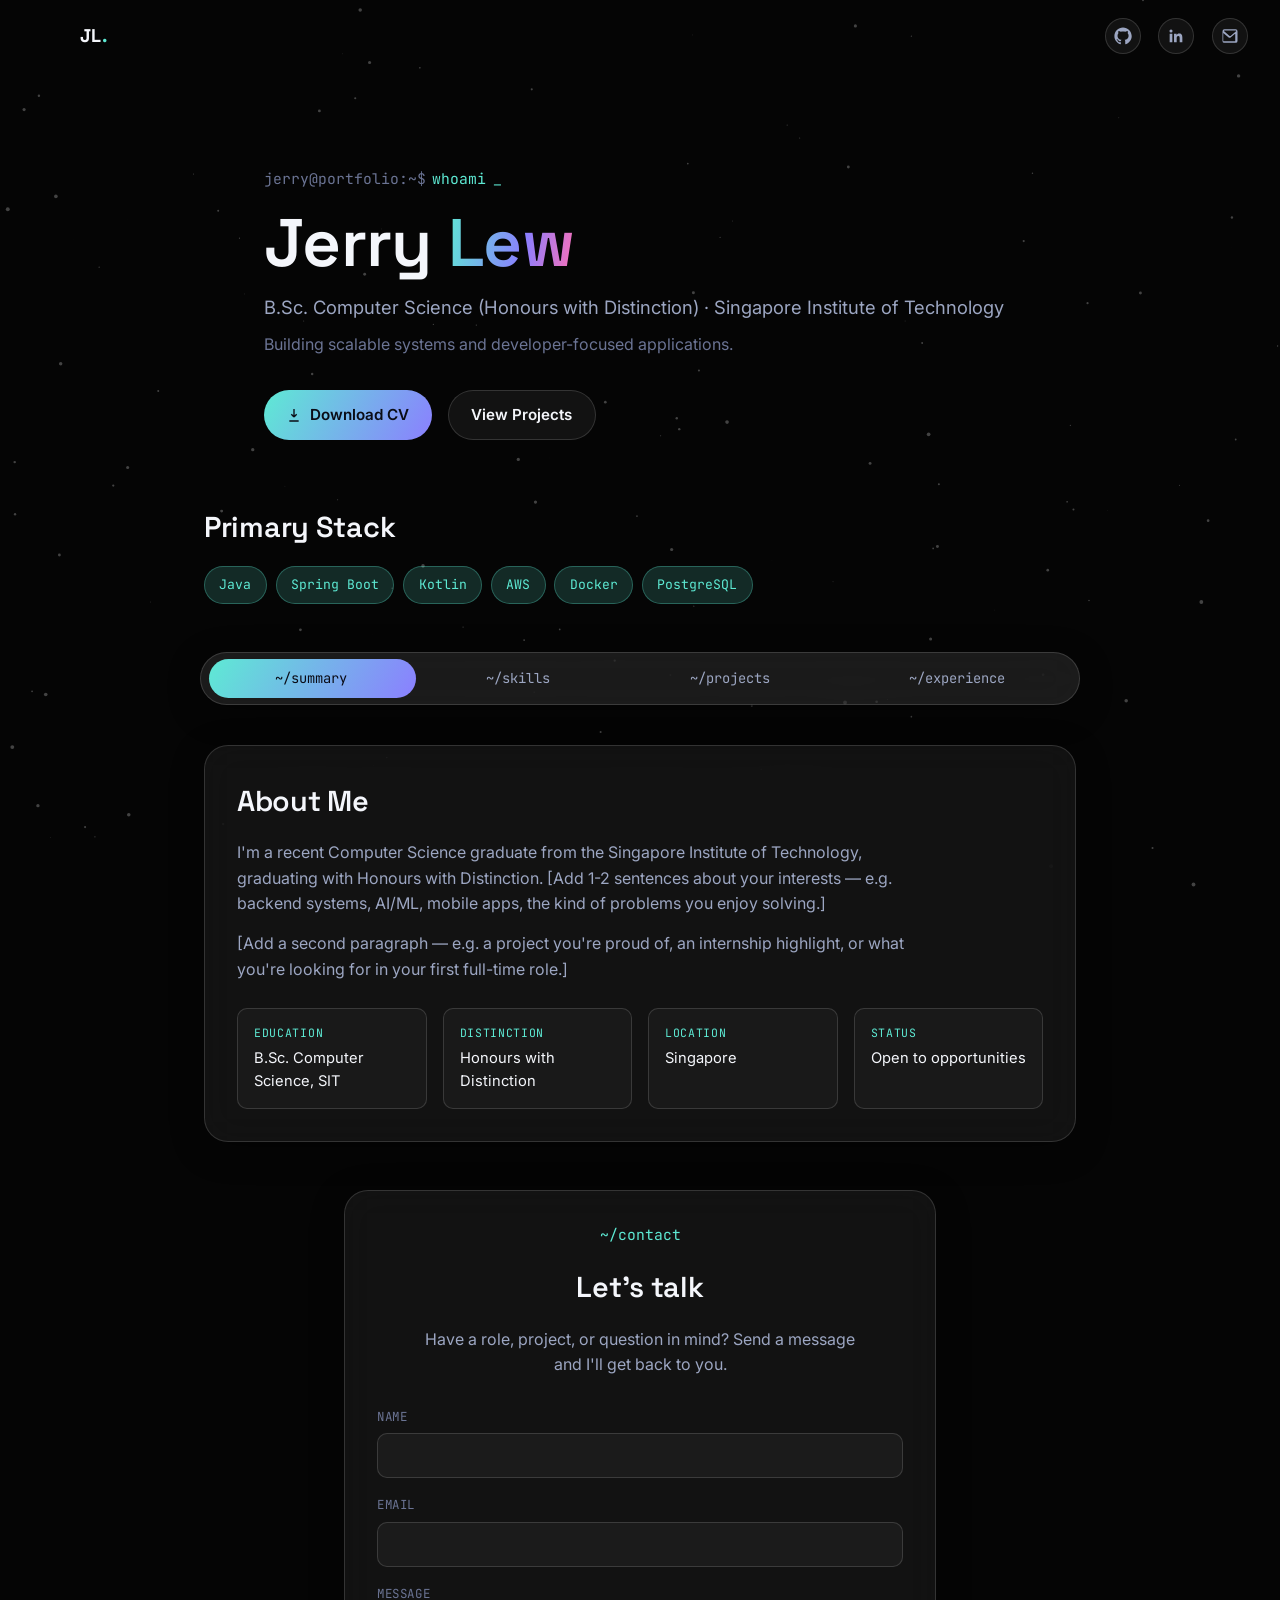
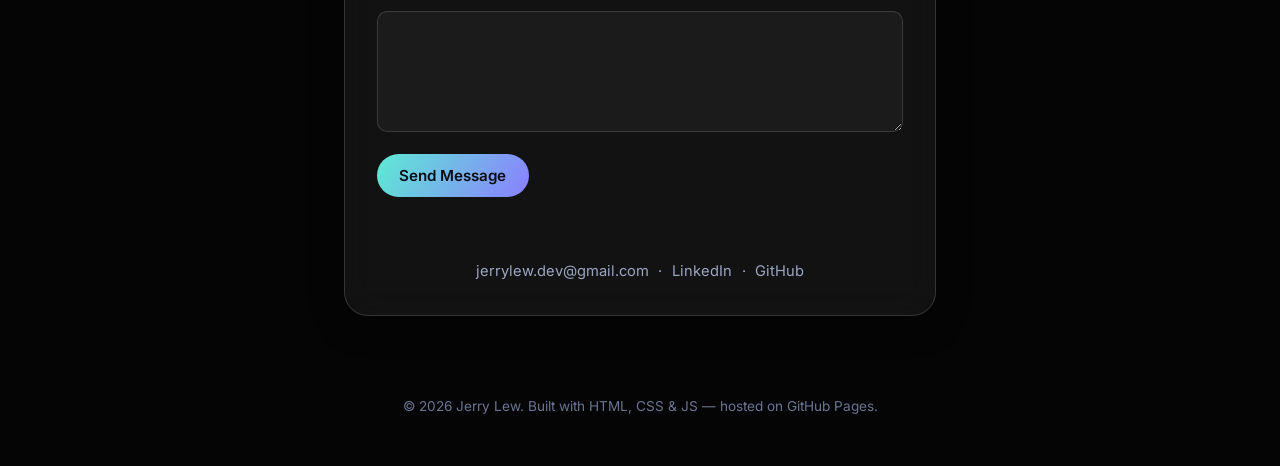
==== commit 3ea97cad: "Abstracted particles logic into separate particles.js file" ====
--- a/index.html
+++ b/index.html
@@ -178,5 +178,6 @@
   </footer>
 
   <script src="script.js"></script>
+  <script src="particles.js"></script>
 </body>
 </html>
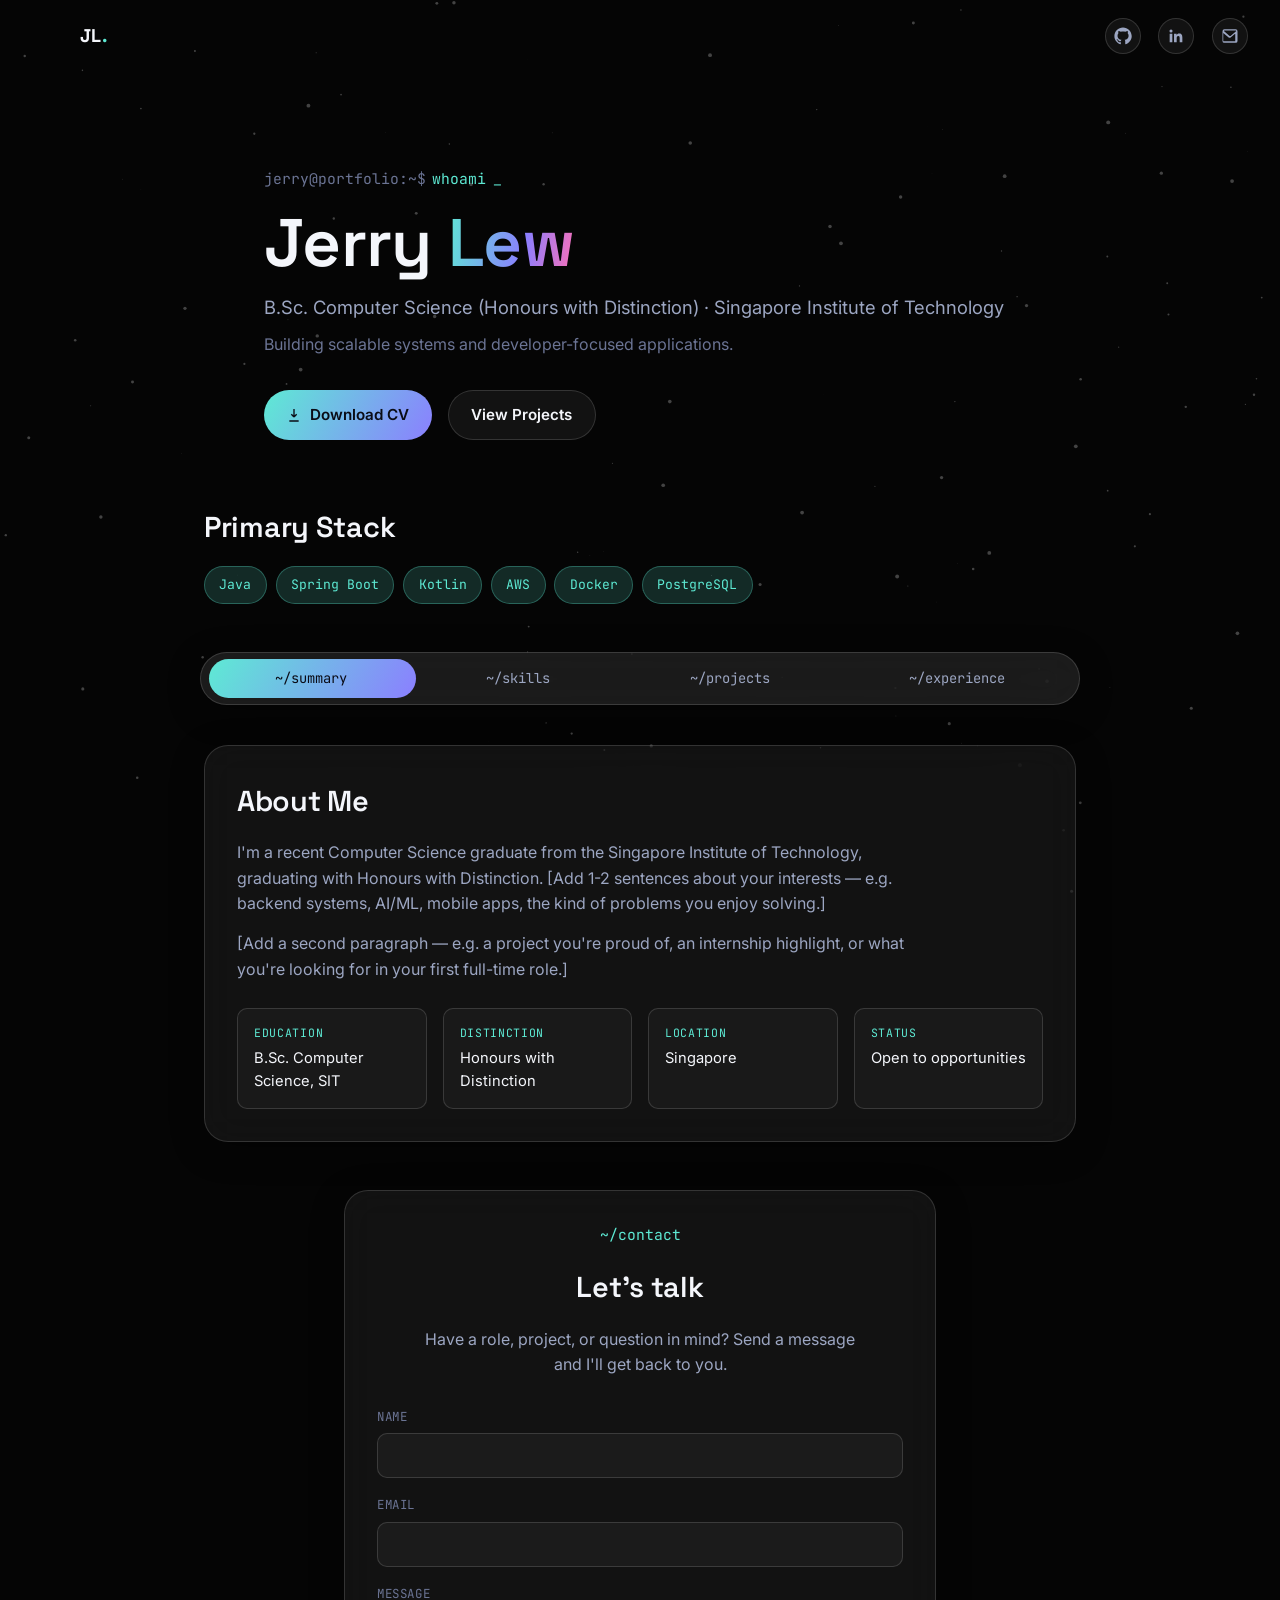
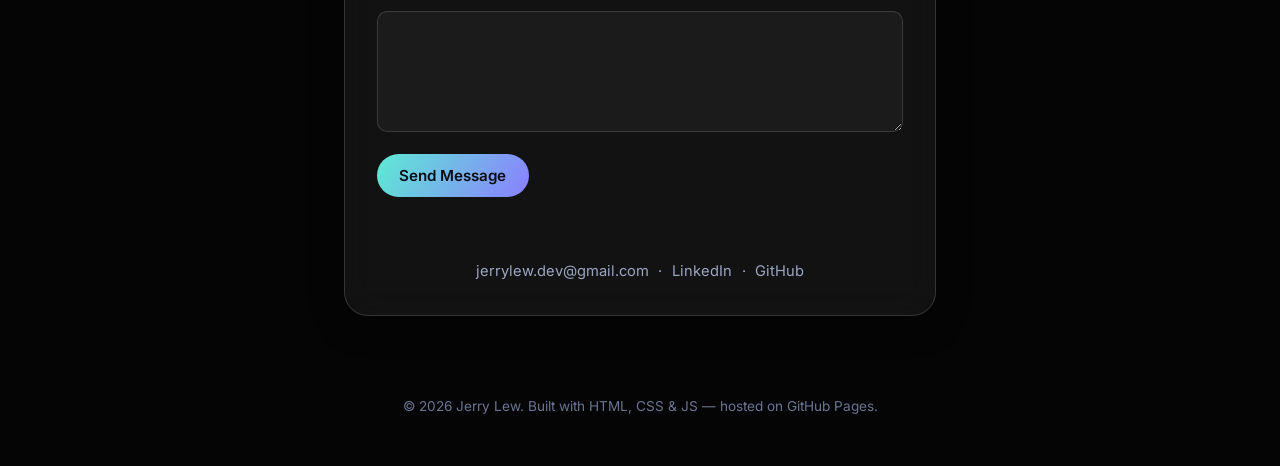
==== commit e4183e41: "Set up project gallery page, separated css files for style.css, index.css and projects.css" ====
--- a/index.html
+++ b/index.html
@@ -4,7 +4,6 @@
 <meta charset="UTF-8" />
 <meta name="viewport" content="width=device-width, initial-scale=1.0" />
 
-<!-- ✏️ EDIT: update the title and description with your full name -->
 <title>Jerry's Software Engineer Portfolio</title>
 <meta name="description" content="Portfolio of Jerry, Computer Science graduate (Honours with Distinction) from Singapore Institute of Technology." />
 
@@ -14,6 +13,7 @@
 <link href="https://fonts.googleapis.com/css2?family=Space+Grotesk:wght@500;600;700&family=Inter:wght@400;500;600&family=JetBrains+Mono:wght@400;500&display=swap" rel="stylesheet">
 
 <link rel="stylesheet" href="style.css" />
+<link rel="stylesheet" href="pages/index.css" />
 </head>
 <body>
 
@@ -118,7 +118,7 @@
 
       <!-- ---------- PROJECTS ---------- -->
       <article class="panel" id="projects" data-panel="projects" hidden>
-        <div class="projects-grid" id="featured-projects"></div>
+        <div class="featured-projects-grid" id="featured-projects"></div>
 
         <div class="projects-footer">
           <a href="projects.html" class="btn btn-ghost">
--- a/style.css
+++ b/style.css
@@ -196,72 +196,9 @@
   transform: translateY(-2px);
 }
 
-/* ============================================================
-   HERO
-   ============================================================ */
-.hero {
-  max-width: 880px;
-  margin: 0 auto;
-  padding: clamp(2.5rem, 8vw, 6rem) clamp(1.25rem, 5vw, 4rem) clamp(2.5rem, 6vw, 4rem);
-  text-align: left;
-}
-
-.eyebrow {
-  font-family: var(--font-mono);
-  font-size: 0.92rem;
-  color: var(--accent);
-  margin-bottom: 1.1rem;
-  display: flex;
-  align-items: center;
-  gap: 0.4rem;
-  flex-wrap: wrap;
-}
-
-.prompt {
-  color: var(--text-dim);
-}
-
-.cursor {
-  display: inline-block;
-  animation: blink 1s step-end infinite;
-  color: var(--accent);
-}
-
 @keyframes blink {
   0%, 50% { opacity: 1; }
   50.01%, 100% { opacity: 0; }
-}
-
-.hero-name {
-  font-size: clamp(2.4rem, 6.5vw, 4.2rem);
-  line-height: 1.05;
-  margin-bottom: 0.9rem;
-}
-
-.hero-name .hl {
-  background: var(--gradient-hero);
-  -webkit-background-clip: text;
-  background-clip: text;
-  color: transparent;
-}
-
-.hero-role {
-  font-size: clamp(1rem, 2vw, 1.15rem);
-  color: var(--text-muted);
-  margin-bottom: 0.6rem;
-}
-
-.hero-tagline {
-  font-size: 1rem;
-  color: var(--text-dim);
-  max-width: 560px;
-  margin-bottom: 2rem;
-}
-
-.hero-actions {
-  display: flex;
-  gap: 1rem;
-  flex-wrap: wrap;
 }
 
 /* ---- Buttons ----------------------------------------------------- */
@@ -300,138 +237,8 @@
 }
 
 /* ============================================================
-   TAB BAR
-   ============================================================ */
-.tabbar {
-  position: sticky;
-  top: 0.7rem;
-  z-index: 9999;
-  max-width: 880px;
-  margin: 0 auto 2.5rem;
-  padding: 0.4rem;
-  display: flex;
-  gap: 0.25rem;
-  background: var(--glass-fill-strong);
-  border: 1px solid var(--glass-border);
-  border-radius: 999px;
-  backdrop-filter: blur(var(--blur-glass)) saturate(140%);
-  -webkit-backdrop-filter: blur(var(--blur-glass)) saturate(140%);
-  box-shadow: var(--shadow-glass);
-  overflow-x: auto;
-  scrollbar-width: none;
-  width: calc(100% - 2.5rem);
-}
-
-.tabbar::-webkit-scrollbar {
-  display: none;
-}
-
-.tab-btn {
-  position: relative;
-  z-index: 2;
-  flex: 1 0 auto;
-  font-family: var(--font-mono);
-  font-size: 0.86rem;
-  padding: 0.65rem 1.1rem;
-  border-radius: 999px;
-  color: var(--text-muted);
-  white-space: nowrap;
-  transition: color 0.25s ease;
-}
-
-.tab-btn:hover {
-  color: var(--text-primary);
-}
-
-.tab-btn.active {
-  color: #0a0c16;
-}
-
-.tab-indicator {
-  position: absolute;
-  top: 0.4rem;
-  bottom: 0.4rem;
-  left: 0.4rem;
-  width: 0;
-  border-radius: 999px;
-  background: var(--gradient-primary);
-  transition: transform 0.35s cubic-bezier(0.65, 0, 0.35, 1), width 0.35s cubic-bezier(0.65, 0, 0.35, 1);
-  z-index: 1;
-}
-
-/* ============================================================
-   TAB PANELS
-   ============================================================ */
-.tab-panels {
-  max-width: 1000px;
-  margin: 0 auto;
-  padding: 0 clamp(1.25rem, 5vw, 4rem) 2rem;
-}
-
-.panel {
-  animation: fadeIn 0.45s ease;
-}
-
-@keyframes fadeIn {
-  from { opacity: 0; transform: translateY(8px); }
-  to { opacity: 1; transform: translateY(0); }
-}
-
-.panel-title {
-  font-size: clamp(1.4rem, 3vw, 1.8rem);
-  margin-bottom: 1rem;
-}
-
-.panel p {
-  color: var(--text-muted);
-  margin-bottom: 0.9rem;
-  max-width: 680px;
-}
-
-/* ---- Quick facts (Summary tab) ------------------------------------ */
-.fact-grid {
-  display: grid;
-  grid-template-columns: repeat(4, 1fr);
-  gap: 1rem;
-  margin-top: 1.6rem;
-}
-
-.fact {
-  display: flex;
-  flex-direction: column;
-  gap: 0.3rem;
-  padding: 0.9rem 1rem;
-  background: rgba(255, 255, 255, 0.03);
-  border: 1px solid var(--glass-border);
-  border-radius: var(--radius-sm);
-}
-
-.fact-label {
-  font-family: var(--font-mono);
-  font-size: 0.72rem;
-  letter-spacing: 0.06em;
-  text-transform: uppercase;
-  color: var(--accent);
-}
-
-.fact-value {
-  font-size: 0.92rem;
-  color: var(--text-primary);
-}
-
-/* ---- Skills tab ---------------------------------------------------- */
-.skills-grid {
-  display: grid;
-  grid-template-columns: repeat(2, 1fr);
-  gap: 1.25rem;
-}
-
-.skill-cat {
-  font-size: 1.05rem;
-  margin-bottom: 1rem;
-  color: var(--text-primary);
-}
-
+   CHIPS
+   ============================================================ */
 .chip-row {
   display: flex;
   flex-wrap: wrap;
@@ -454,196 +261,12 @@
   padding: 0.32rem 0.7rem;
 }
 
-/* ---- Projects tab --------------------------------------------------- */
-.projects-grid {
-  display: grid;
-  grid-template-columns: repeat(2, 1fr);
-  gap: 1.25rem;
-}
-
-.project-card {
-  display: flex;
-  flex-direction: column;
-  gap: 0.9rem;
-  transition: transform 0.25s ease, border-color 0.25s ease;
-}
-
-.project-card:hover {
-  transform: translateY(-4px);
-  border-color: rgba(94, 234, 212, 0.35);
-}
-
-.project-head {
-  display: flex;
-  align-items: center;
-  justify-content: space-between;
-  gap: 0.75rem;
-}
-
-.project-head h3 {
-  font-size: 1.1rem;
-}
-
-.project-links {
-  display: flex;
-  gap: 0.6rem;
+.chip-more {
   color: var(--text-muted);
-  flex-shrink: 0;
-}
-
-.project-links a {
-  transition: color 0.2s ease;
-}
-
-.project-links a:hover {
-  color: var(--accent);
-}
-
-/* ---- Experience tab (timeline) --------------------------------------- */
-.timeline {
-  position: relative;
-  display: flex;
-  flex-direction: column;
-  gap: 1.6rem;
-  padding-left: 1.6rem;
-  border-left: 1px solid var(--glass-border);
-}
-
-.timeline-entry {
-  position: relative;
-}
-
-.timeline-node {
-  position: absolute;
-  left: -1.95rem;
-  top: 2.1rem;
-  width: 11px;
-  height: 11px;
-  border-radius: 50%;
-  background: var(--bg-void);
-  border: 2px solid var(--accent);
-  box-shadow: 0 0 0 4px var(--accent-soft);
-}
-
-.timeline-date {
-  font-family: var(--font-mono);
-  font-size: 0.78rem;
-  letter-spacing: 0.04em;
-  color: var(--accent);
-  text-transform: uppercase;
-}
-
-.timeline-entry h3 {
-  font-size: 1.1rem;
-  margin: 0.4rem 0 0.15rem;
-}
-
-.timeline-org {
-  color: var(--text-muted) !important;
-  font-size: 0.92rem;
-  margin-bottom: 0.6rem !important;
-}
-
-.timeline-list {
-  margin-top: 0.75rem;
-  padding-left: 1.2rem;
-  color: var(--text-muted);
-}
-
-.timeline-list li {
-  margin-bottom: 0.5rem;
-}
-
-/* ============================================================
-   CONTACT
-   ============================================================ */
-.contact {
-  max-width: 720px;
-  margin: 1rem auto 3rem;
-  padding: 0 clamp(1.25rem, 5vw, 4rem);
-}
-
-.contact-card {
-  text-align: center;
-}
-
-.eyebrow-contact {
-  justify-content: center;
-}
-
-.contact-sub {
-  color: var(--text-muted);
-  max-width: 460px;
-  margin: 0 auto 1.8rem;
-}
-
-#contact-form {
-  text-align: left;
-  display: flex;
-  flex-direction: column;
-  gap: 1.1rem;
-}
-
-.form-row {
-  display: flex;
-  flex-direction: column;
-  gap: 0.4rem;
-}
-
-.form-row label {
-  font-family: var(--font-mono);
-  font-size: 0.78rem;
-  color: var(--text-dim);
-  text-transform: uppercase;
-  letter-spacing: 0.05em;
-}
-
-.form-row input,
-.form-row textarea {
-  font-family: var(--font-body);
-  font-size: 0.95rem;
-  color: var(--text-primary);
-  background: rgba(255, 255, 255, 0.04);
-  border: 1px solid var(--glass-border);
-  border-radius: var(--radius-sm);
-  padding: 0.75rem 0.9rem;
-  resize: vertical;
-  transition: border-color 0.2s ease, background 0.2s ease;
-}
-
-.form-row input:focus,
-.form-row textarea:focus {
-  border-color: var(--accent);
-  background: rgba(255, 255, 255, 0.06);
-}
-
-#contact-form .btn-solid {
-  align-self: flex-start;
-  margin-top: 0.3rem;
-}
-
-.form-status {
-  font-family: var(--font-mono);
-  font-size: 0.85rem;
-  min-height: 1.2em;
-}
-
-.form-status.success { color: var(--accent); }
-.form-status.error { color: var(--danger); }
-
-.contact-direct {
-  margin-top: 1.8rem;
-  display: flex;
-  justify-content: center;
-  gap: 0.6rem;
-  flex-wrap: wrap;
-  color: var(--text-muted);
-  font-size: 0.92rem;
-}
-
-.contact-direct a:hover {
-  color: var(--accent);
-}
+  background: rgba(255,255,255,.04);
+  border: 1px dashed var(--glass-border);
+}
+
 
 /* ============================================================
    FOOTER
@@ -704,3 +327,9 @@
     animation: none !important;
   }
 }
+
+@media (max-width: 768px) {
+  .social-links {
+    margin-right: 0;
+  }
+}
--- a/pages/index.css
+++ b/pages/index.css
@@ -0,0 +1,386 @@
+/* ============================================================
+   HERO
+   ============================================================ */
+.hero {
+    max-width: 880px;
+    margin: 0 auto;
+    padding: clamp(2.5rem, 8vw, 6rem) clamp(1.25rem, 5vw, 4rem) clamp(2.5rem, 6vw, 4rem);
+    text-align: left;
+}
+
+.eyebrow {
+    font-family: var(--font-mono);
+    font-size: 0.92rem;
+    color: var(--accent);
+    margin-bottom: 1.1rem;
+    display: flex;
+    align-items: center;
+    gap: 0.4rem;
+    flex-wrap: wrap;
+}
+
+.prompt {
+    color: var(--text-dim);
+}
+
+.cursor {
+    display: inline-block;
+    animation: blink 1s step-end infinite;
+    color: var(--accent);
+}
+
+.hero-name {
+    font-size: clamp(2.4rem, 6.5vw, 4.2rem);
+    line-height: 1.05;
+    margin-bottom: 0.9rem;
+}
+
+.hero-name .hl {
+    background: var(--gradient-hero);
+    -webkit-background-clip: text;
+    background-clip: text;
+    color: transparent;
+}
+
+.hero-role {
+    font-size: clamp(1rem, 2vw, 1.15rem);
+    color: var(--text-muted);
+    margin-bottom: 0.6rem;
+}
+
+.hero-tagline {
+    font-size: 1rem;
+    color: var(--text-dim);
+    max-width: 560px;
+    margin-bottom: 2rem;
+}
+
+.hero-actions {
+    display: flex;
+    gap: 1rem;
+    flex-wrap: wrap;
+}
+
+/* ============================================================
+   TAB BAR
+   ============================================================ */
+.tabbar {
+    position: sticky;
+    top: 0.7rem;
+    z-index: 9999;
+    max-width: 880px;
+    margin: 0 auto 2.5rem;
+    padding: 0.4rem;
+    display: flex;
+    gap: 0.25rem;
+    background: var(--glass-fill-strong);
+    border: 1px solid var(--glass-border);
+    border-radius: 999px;
+    backdrop-filter: blur(var(--blur-glass)) saturate(140%);
+    -webkit-backdrop-filter: blur(var(--blur-glass)) saturate(140%);
+    box-shadow: var(--shadow-glass);
+    overflow-x: auto;
+    scrollbar-width: none;
+    width: calc(100% - 2.5rem);
+}
+
+.tabbar::-webkit-scrollbar {
+    display: none;
+}
+
+.tab-btn {
+    position: relative;
+    z-index: 2;
+    flex: 1 0 auto;
+    font-family: var(--font-mono);
+    font-size: 0.86rem;
+    padding: 0.65rem 1.1rem;
+    border-radius: 999px;
+    color: var(--text-muted);
+    white-space: nowrap;
+    transition: color 0.25s ease;
+}
+
+.tab-btn:hover {
+    color: var(--text-primary);
+}
+
+.tab-btn.active {
+    color: #0a0c16;
+}
+
+.tab-indicator {
+    position: absolute;
+    top: 0.4rem;
+    bottom: 0.4rem;
+    left: 0.4rem;
+    width: 0;
+    border-radius: 999px;
+    background: var(--gradient-primary);
+    transition: transform 0.35s cubic-bezier(0.65, 0, 0.35, 1), width 0.35s cubic-bezier(0.65, 0, 0.35, 1);
+    z-index: 1;
+}
+
+/* ============================================================
+   TAB PANELS
+   ============================================================ */
+.tab-panels {
+    max-width: 1000px;
+    margin: 0 auto;
+    padding: 0 clamp(1.25rem, 5vw, 4rem) 2rem;
+}
+
+.panel {
+    animation: fadeIn 0.45s ease;
+}
+
+@keyframes fadeIn {
+    from { opacity: 0; transform: translateY(8px); }
+    to { opacity: 1; transform: translateY(0); }
+}
+
+.panel-title {
+    font-size: clamp(1.4rem, 3vw, 1.8rem);
+    margin-bottom: 1rem;
+}
+
+.panel p {
+    color: var(--text-muted);
+    margin-bottom: 0.9rem;
+    max-width: 680px;
+}
+
+/* ---- Quick facts (Summary tab) ------------------------------------ */
+.fact-grid {
+    display: grid;
+    grid-template-columns: repeat(4, 1fr);
+    gap: 1rem;
+    margin-top: 1.6rem;
+}
+
+.fact {
+    display: flex;
+    flex-direction: column;
+    gap: 0.3rem;
+    padding: 0.9rem 1rem;
+    background: rgba(255, 255, 255, 0.03);
+    border: 1px solid var(--glass-border);
+    border-radius: var(--radius-sm);
+}
+
+.fact-label {
+    font-family: var(--font-mono);
+    font-size: 0.72rem;
+    letter-spacing: 0.06em;
+    text-transform: uppercase;
+    color: var(--accent);
+}
+
+.fact-value {
+    font-size: 0.92rem;
+    color: var(--text-primary);
+}
+
+/* ---- Skills tab ---------------------------------------------------- */
+.skills-grid {
+    display: grid;
+    grid-template-columns: repeat(2, 1fr);
+    gap: 1.25rem;
+}
+
+.skill-cat {
+    font-size: 1.05rem;
+    margin-bottom: 1rem;
+    color: var(--text-primary);
+}
+
+/* ---- Projects tab --------------------------------------------------- */
+.projects-grid {
+    display: grid;
+    grid-template-columns: repeat(2, 1fr);
+    gap: 1.25rem;
+}
+
+.project-card {
+    display: flex;
+    flex-direction: column;
+    gap: 0.9rem;
+    transition: transform 0.25s ease, border-color 0.25s ease;
+}
+
+.project-card:hover {
+    transform: translateY(-4px);
+    border-color: rgba(94, 234, 212, 0.35);
+}
+
+.project-head {
+    display: flex;
+    align-items: center;
+    justify-content: space-between;
+    gap: 0.75rem;
+}
+
+.project-head h3 {
+    font-size: 1.1rem;
+}
+
+.project-links {
+    display: flex;
+    gap: 0.6rem;
+    color: var(--text-muted);
+    flex-shrink: 0;
+}
+
+.project-links a {
+    transition: color 0.2s ease;
+}
+
+.project-links a:hover {
+    color: var(--accent);
+}
+
+/* ---- Experience tab (timeline) --------------------------------------- */
+.timeline {
+    position: relative;
+    display: flex;
+    flex-direction: column;
+    gap: 1.6rem;
+    padding-left: 1.6rem;
+    border-left: 1px solid var(--glass-border);
+}
+
+.timeline-entry {
+    position: relative;
+}
+
+.timeline-node {
+    position: absolute;
+    left: -1.95rem;
+    top: 2.1rem;
+    width: 11px;
+    height: 11px;
+    border-radius: 50%;
+    background: var(--bg-void);
+    border: 2px solid var(--accent);
+    box-shadow: 0 0 0 4px var(--accent-soft);
+}
+
+.timeline-date {
+    font-family: var(--font-mono);
+    font-size: 0.78rem;
+    letter-spacing: 0.04em;
+    color: var(--accent);
+    text-transform: uppercase;
+}
+
+.timeline-entry h3 {
+    font-size: 1.1rem;
+    margin: 0.4rem 0 0.15rem;
+}
+
+.timeline-org {
+    color: var(--text-muted) !important;
+    font-size: 0.92rem;
+    margin-bottom: 0.6rem !important;
+}
+
+.timeline-list {
+    margin-top: 0.75rem;
+    padding-left: 1.2rem;
+    color: var(--text-muted);
+}
+
+.timeline-list li {
+    margin-bottom: 0.5rem;
+}
+
+/* ============================================================
+   CONTACT
+   ============================================================ */
+.contact {
+    max-width: 720px;
+    margin: 1rem auto 3rem;
+    padding: 0 clamp(1.25rem, 5vw, 4rem);
+}
+
+.contact-card {
+    text-align: center;
+}
+
+.eyebrow-contact {
+    justify-content: center;
+}
+
+.contact-sub {
+    color: var(--text-muted);
+    max-width: 460px;
+    margin: 0 auto 1.8rem;
+}
+
+#contact-form {
+    text-align: left;
+    display: flex;
+    flex-direction: column;
+    gap: 1.1rem;
+}
+
+.form-row {
+    display: flex;
+    flex-direction: column;
+    gap: 0.4rem;
+}
+
+.form-row label {
+    font-family: var(--font-mono);
+    font-size: 0.78rem;
+    color: var(--text-dim);
+    text-transform: uppercase;
+    letter-spacing: 0.05em;
+}
+
+.form-row input,
+.form-row textarea {
+    font-family: var(--font-body);
+    font-size: 0.95rem;
+    color: var(--text-primary);
+    background: rgba(255, 255, 255, 0.04);
+    border: 1px solid var(--glass-border);
+    border-radius: var(--radius-sm);
+    padding: 0.75rem 0.9rem;
+    resize: vertical;
+    transition: border-color 0.2s ease, background 0.2s ease;
+}
+
+.form-row input:focus,
+.form-row textarea:focus {
+    border-color: var(--accent);
+    background: rgba(255, 255, 255, 0.06);
+}
+
+#contact-form .btn-solid {
+    align-self: flex-start;
+    margin-top: 0.3rem;
+}
+
+.form-status {
+    font-family: var(--font-mono);
+    font-size: 0.85rem;
+    min-height: 1.2em;
+}
+
+.form-status.success { color: var(--accent); }
+.form-status.error { color: var(--danger); }
+
+.contact-direct {
+    margin-top: 1.8rem;
+    display: flex;
+    justify-content: center;
+    gap: 0.6rem;
+    flex-wrap: wrap;
+    color: var(--text-muted);
+    font-size: 0.92rem;
+}
+
+.contact-direct a:hover {
+    color: var(--accent);
+}
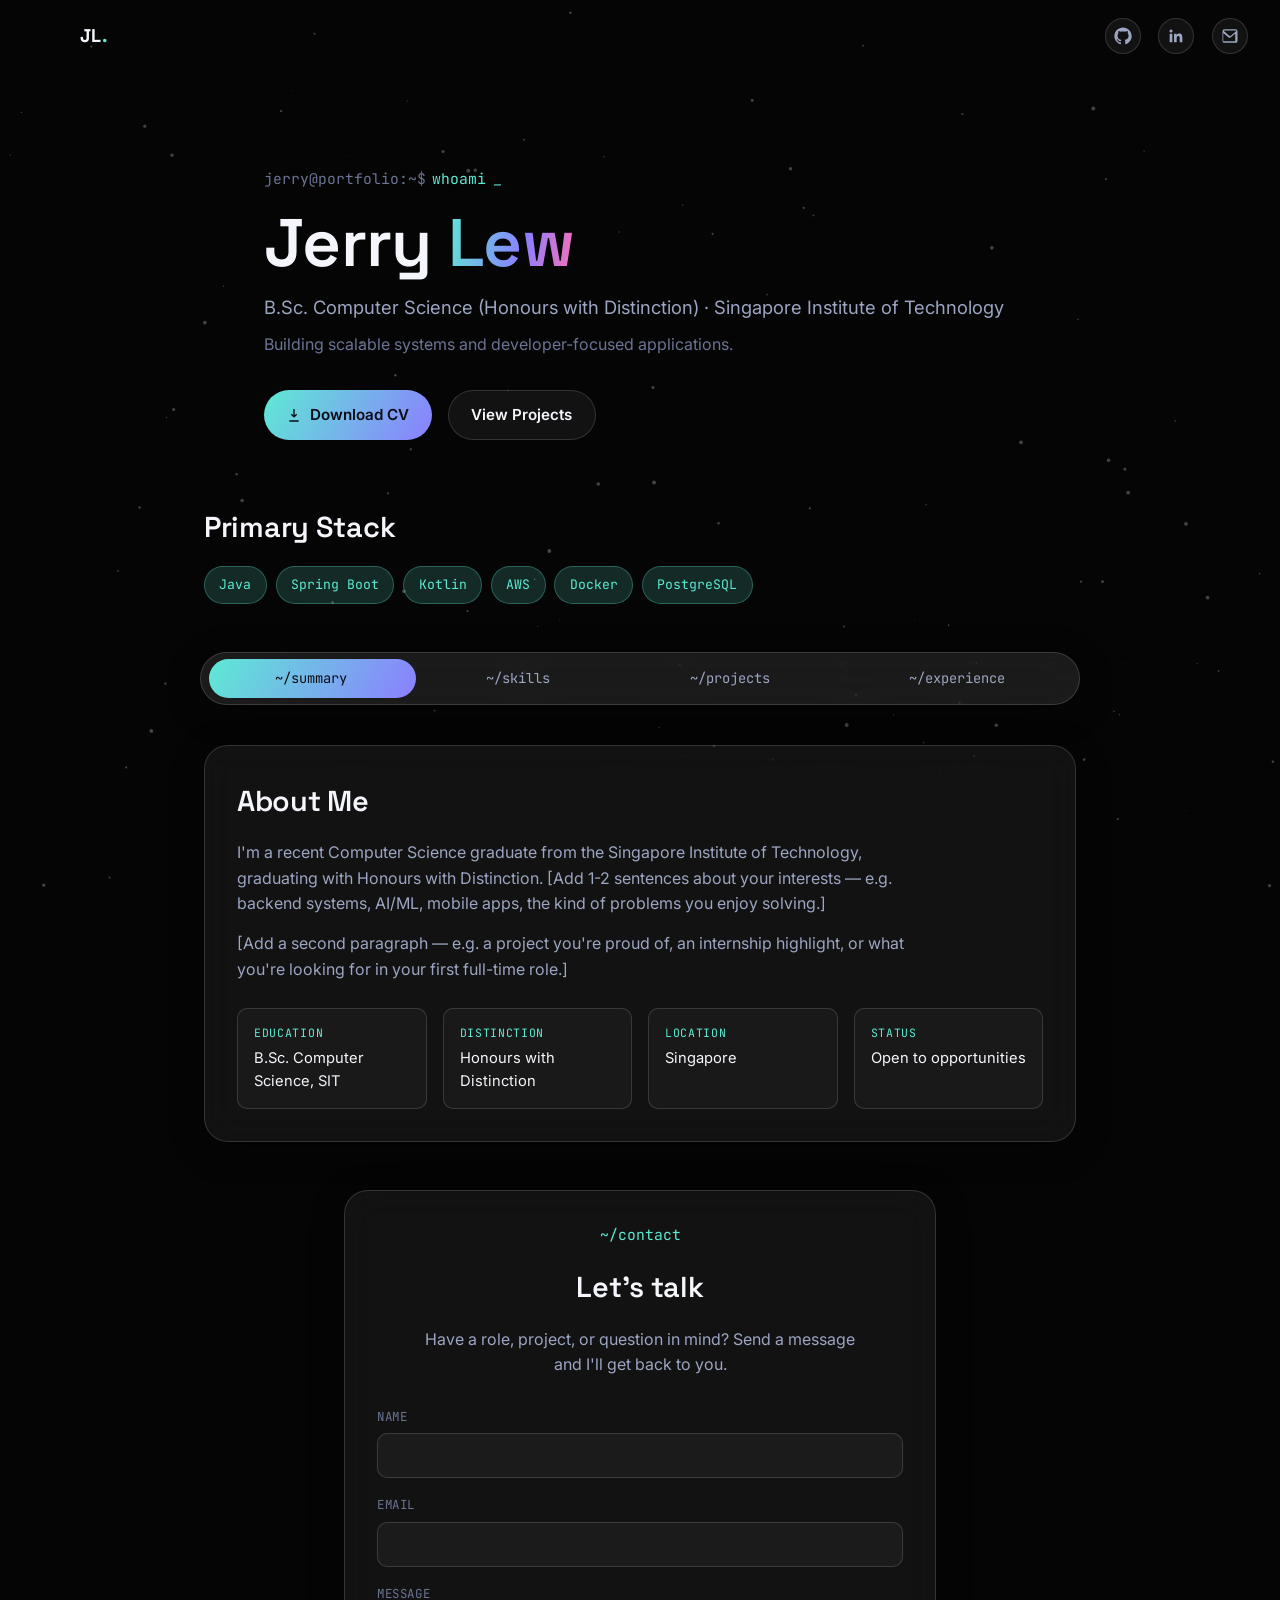
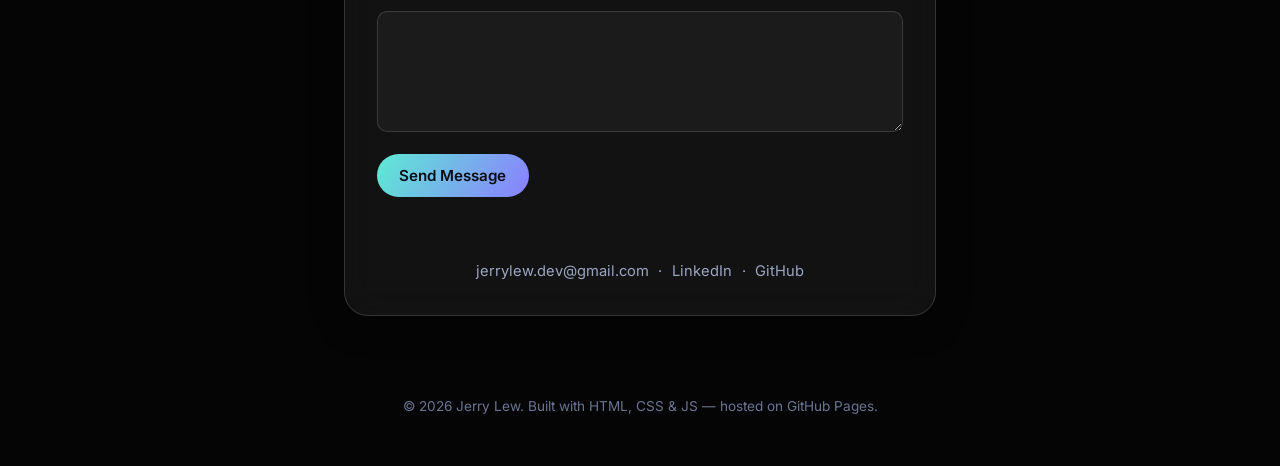
==== commit ca7bf80a: "Fixed the typing animation up top and added highlight to hero tagline for projects.html" ====
--- a/index.html
+++ b/index.html
@@ -177,7 +177,7 @@
     <p>© <span id="year"></span> <span id="footer-name"></span>. Built with HTML, CSS &amp; JS — hosted on GitHub Pages.</p>
   </footer>
 
-  <script src="script.js"></script>
-  <script src="particles.js"></script>
+  <script type="module" src="js/script.js"></script>
+  <script src="js/particles.js"></script>
 </body>
 </html>
--- a/style.css
+++ b/style.css
@@ -199,6 +199,36 @@
 @keyframes blink {
   0%, 50% { opacity: 1; }
   50.01%, 100% { opacity: 0; }
+}
+
+.prompt {
+  color: var(--text-dim);
+}
+
+/* ============================================================
+   HERO
+   ============================================================ */
+.eyebrow {
+  font-family: var(--font-mono);
+  font-size: 0.92rem;
+  color: var(--accent);
+  margin-bottom: 1.1rem;
+  display: flex;
+  align-items: center;
+  gap: 0.4rem;
+  flex-wrap: wrap;
+}
+
+.hero-name {
+  font-size: clamp(2.4rem, 6.5vw, 4.2rem);
+  line-height: 1.05;
+  margin-bottom: 0.9rem;
+}
+
+.cursor {
+  display: inline-block;
+  animation: blink 1s step-end infinite;
+  color: var(--accent);
 }
 
 /* ---- Buttons ----------------------------------------------------- */
--- a/pages/index.css
+++ b/pages/index.css
@@ -6,27 +6,6 @@
     margin: 0 auto;
     padding: clamp(2.5rem, 8vw, 6rem) clamp(1.25rem, 5vw, 4rem) clamp(2.5rem, 6vw, 4rem);
     text-align: left;
-}
-
-.eyebrow {
-    font-family: var(--font-mono);
-    font-size: 0.92rem;
-    color: var(--accent);
-    margin-bottom: 1.1rem;
-    display: flex;
-    align-items: center;
-    gap: 0.4rem;
-    flex-wrap: wrap;
-}
-
-.prompt {
-    color: var(--text-dim);
-}
-
-.cursor {
-    display: inline-block;
-    animation: blink 1s step-end infinite;
-    color: var(--accent);
 }
 
 .hero-name {
@@ -383,4 +362,10 @@
 
 .contact-direct a:hover {
     color: var(--accent);
+}
+
+@media (max-width: 768px) {
+    .fact-grid {
+        grid-template-columns: repeat(2, 1fr);
+    }
 }
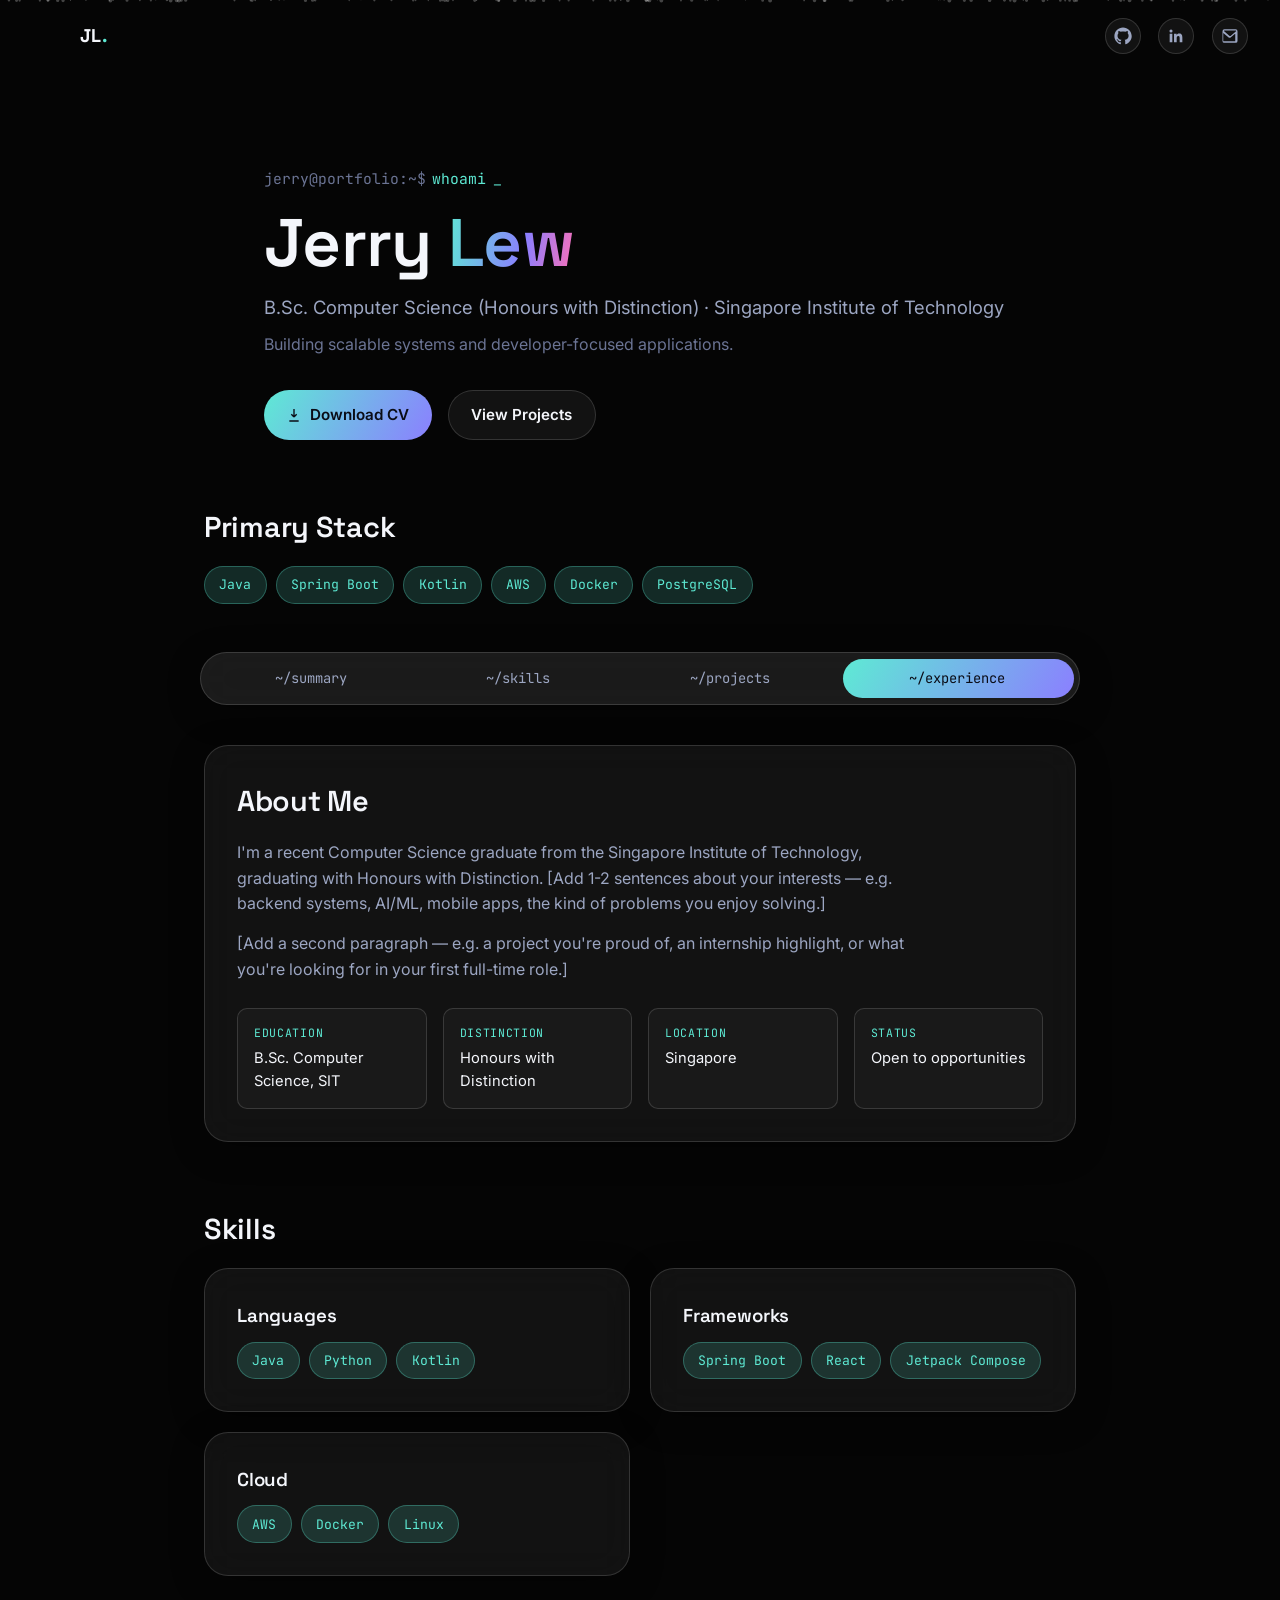
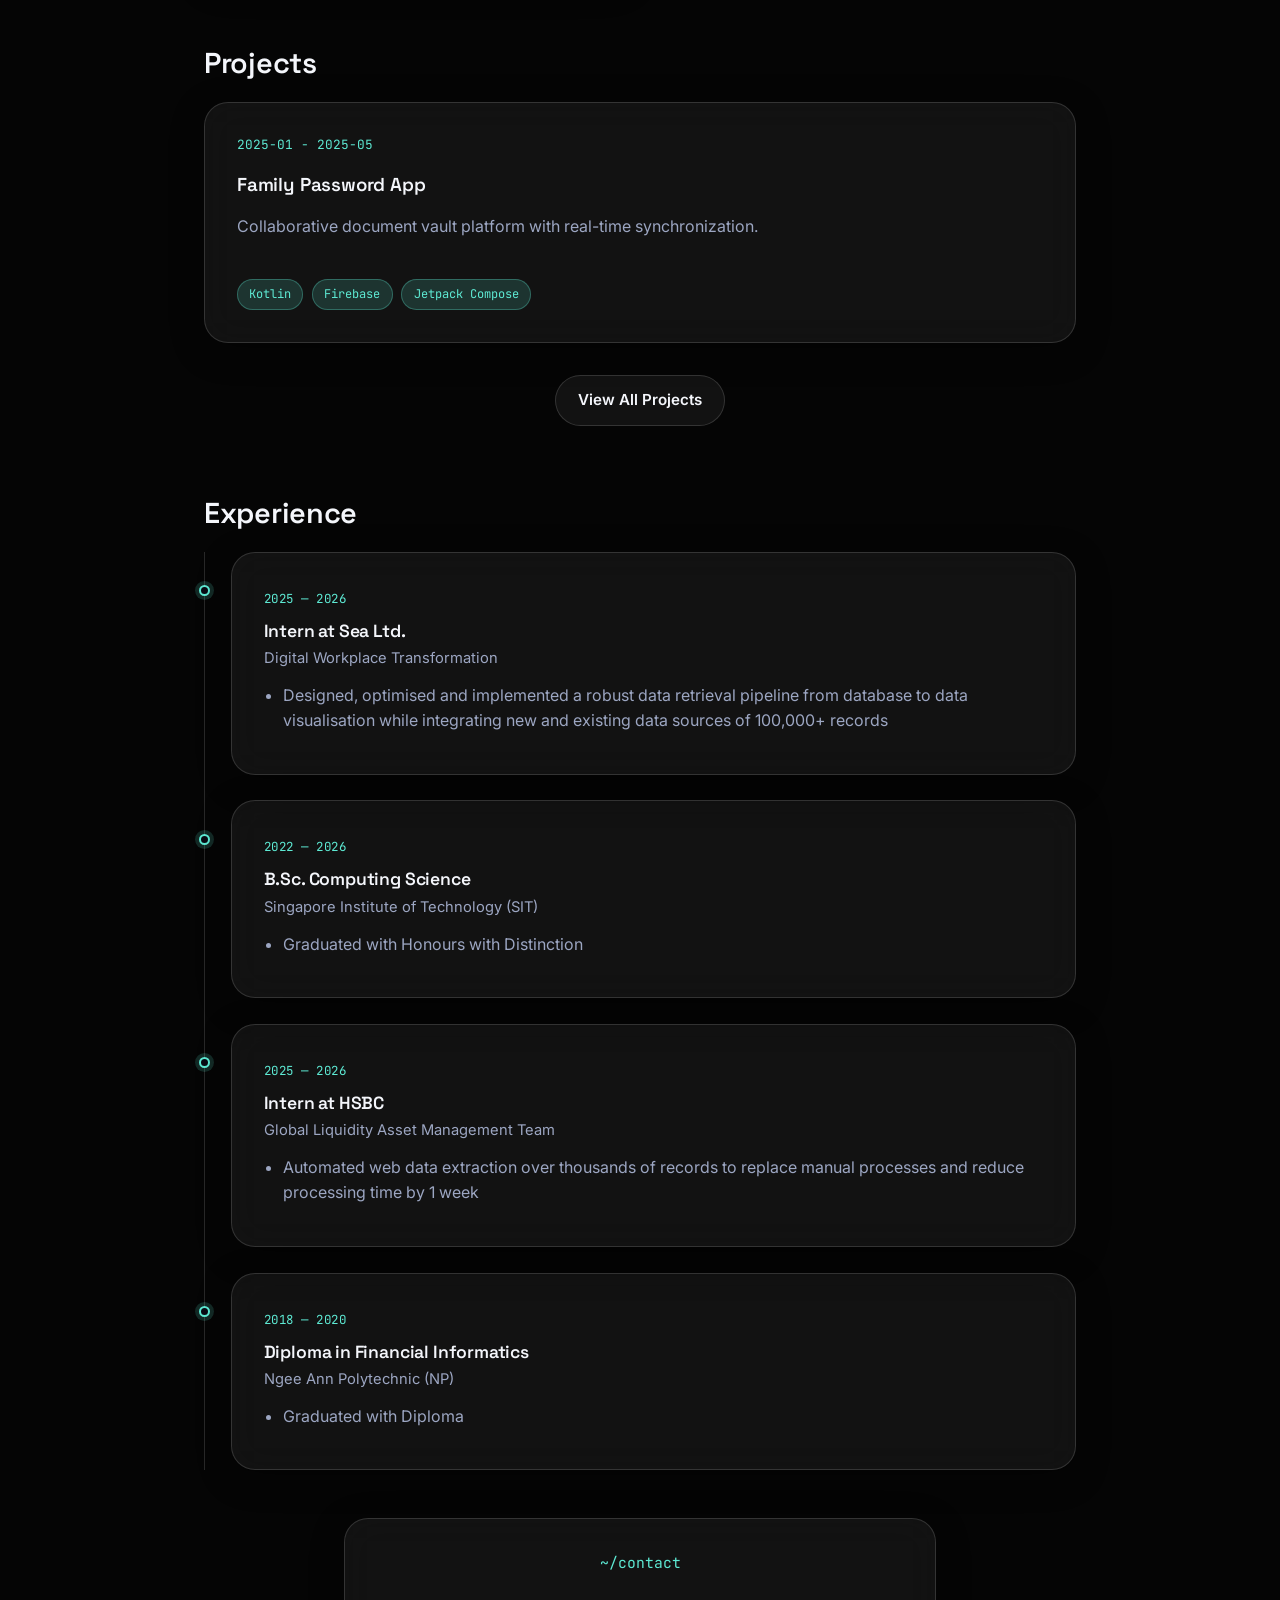
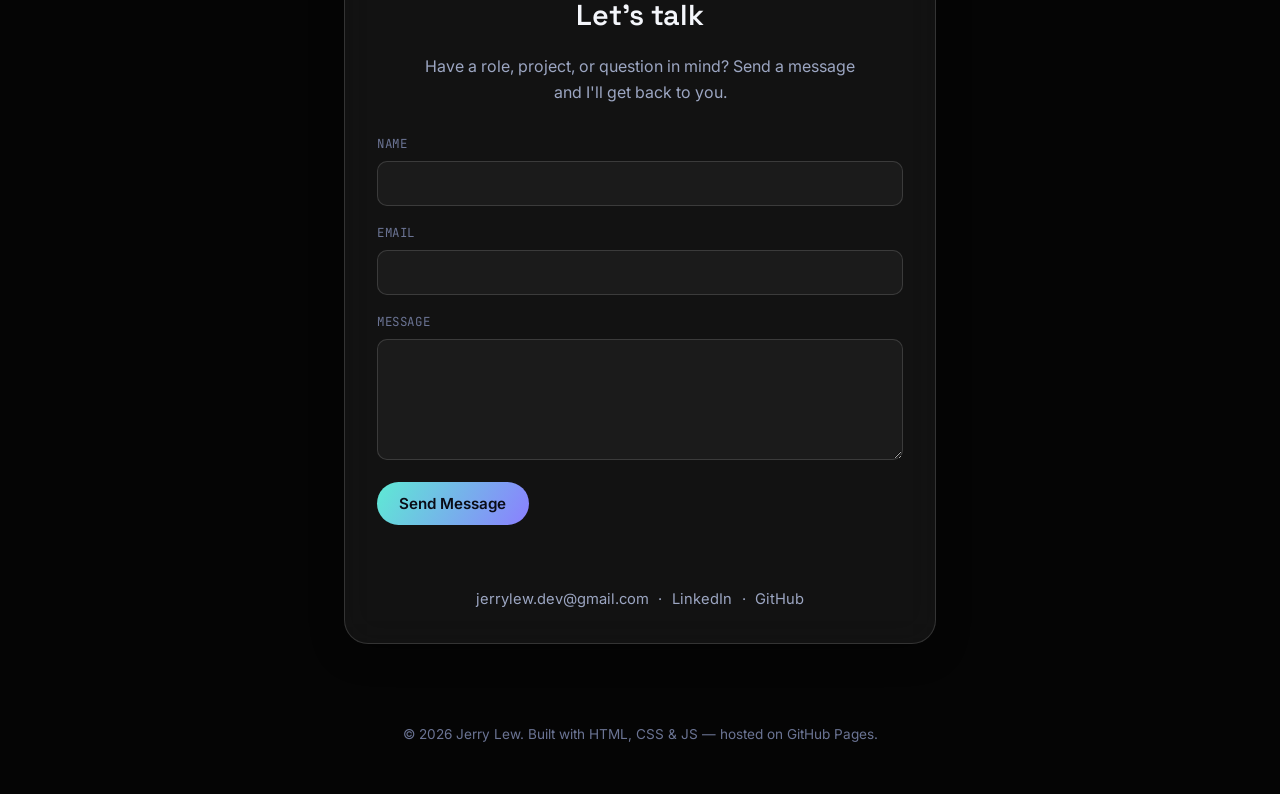
==== commit 2e835500: "Changed index.html into a scrollable page rather than tabular" ====
--- a/index.html
+++ b/index.html
@@ -1,183 +1,194 @@
 <!DOCTYPE html>
 <html lang="en">
 <head>
-<meta charset="UTF-8" />
-<meta name="viewport" content="width=device-width, initial-scale=1.0" />
+  <meta charset="UTF-8" />
+  <meta name="viewport" content="width=device-width, initial-scale=1.0" />
 
-<title>Jerry's Software Engineer Portfolio</title>
-<meta name="description" content="Portfolio of Jerry, Computer Science graduate (Honours with Distinction) from Singapore Institute of Technology." />
+  <title>Jerry's Software Engineer Portfolio</title>
+  <meta name="description" content="Portfolio of Jerry, Computer Science graduate (Honours with Distinction) from Singapore Institute of Technology." />
 
-<!-- Fonts: Space Grotesk (display), Inter (body), JetBrains Mono (code/labels) -->
-<link rel="preconnect" href="https://fonts.googleapis.com">
-<link rel="preconnect" href="https://fonts.gstatic.com" crossorigin>
-<link href="https://fonts.googleapis.com/css2?family=Space+Grotesk:wght@500;600;700&family=Inter:wght@400;500;600&family=JetBrains+Mono:wght@400;500&display=swap" rel="stylesheet">
+  <!-- Fonts: Space Grotesk (display), Inter (body), JetBrains Mono (code/labels) -->
+  <link rel="preconnect" href="https://fonts.googleapis.com">
+  <link rel="preconnect" href="https://fonts.gstatic.com" crossorigin>
+  <link href="https://fonts.googleapis.com/css2?family=Space+Grotesk:wght@500;600;700&family=Inter:wght@400;500;600&family=JetBrains+Mono:wght@400;500&display=swap" rel="stylesheet">
 
-<link rel="stylesheet" href="style.css" />
-<link rel="stylesheet" href="pages/index.css" />
+  <link rel="stylesheet" href="style.css" />
+  <link rel="stylesheet" href="pages/index.css" />
 </head>
 <body>
 
-  <!-- Dark background, sits behind everything -->
-  <canvas id="particle-background"></canvas>
+<!-- Dark background, sits behind everything -->
+<canvas id="particle-background"></canvas>
 
-  <!-- ============ TOP BAR ============ -->
-  <header class="topbar">
-    <div class="topbar-inner">
-      <a href="#top" class="brand">JL<span class="brand-dot">.</span></a>
+<!-- ============ TOP BAR ============ -->
+<header class="topbar">
+  <div class="topbar-inner">
+    <a href="#top" class="brand">JL<span class="brand-dot">.</span></a>
 
-      <nav class="social-links" aria-label="Social links">
-        <a class="js-github-link" href="#" target="_blank" rel="noopener" aria-label="GitHub profile">
-          <svg viewBox="0 0 24 24" width="18" height="18" fill="currentColor"><path d="M12 .5C5.65.5.5 5.66.5 12.02c0 5.09 3.29 9.4 7.86 10.93.58.1.79-.25.79-.56v-2.16c-3.2.7-3.87-1.34-3.87-1.34-.53-1.34-1.29-1.7-1.29-1.7-1.05-.72.08-.7.08-.7 1.16.08 1.78 1.2 1.78 1.2 1.04 1.77 2.72 1.26 3.38.96.1-.75.4-1.26.73-1.55-2.55-.29-5.23-1.28-5.23-5.7 0-1.26.45-2.29 1.19-3.1-.12-.29-.52-1.46.11-3.04 0 0 .97-.31 3.18 1.18.92-.26 1.9-.39 2.88-.39.98 0 1.96.13 2.88.39 2.2-1.49 3.17-1.18 3.17-1.18.64 1.58.24 2.75.12 3.04.74.81 1.18 1.84 1.18 3.1 0 4.43-2.69 5.41-5.25 5.69.42.36.78 1.08.78 2.17v3.22c0 .31.21.67.8.56 4.56-1.53 7.85-5.84 7.85-10.93C23.5 5.66 18.35.5 12 .5Z"/></svg>
-        </a>
-        <a class="js-linkedin-link" href="#" target="_blank" rel="noopener" aria-label="LinkedIn profile">
-          <svg viewBox="0 0 24 24" width="18" height="18" fill="currentColor"><path d="M20.45 20.45h-3.55v-5.57c0-1.33-.02-3.03-1.85-3.03-1.86 0-2.14 1.45-2.14 2.94v5.66H9.36V9h3.41v1.56h.05c.48-.9 1.64-1.85 3.37-1.85 3.6 0 4.27 2.37 4.27 5.45v6.29zM5.34 7.43a2.06 2.06 0 1 1 0-4.12 2.06 2.06 0 0 1 0 4.12zM7.12 20.45H3.56V9h3.56v11.45z"/></svg>
-        </a>
-        <a id="js-email-link" href="mailto:your.email@example.com" aria-label="Send an email">
-          <svg viewBox="0 0 24 24" width="18" height="18" fill="currentColor"><path d="M2 5.5A2.5 2.5 0 0 1 4.5 3h15A2.5 2.5 0 0 1 22 5.5v13a2.5 2.5 0 0 1-2.5 2.5h-15A2.5 2.5 0 0 1 2 18.5v-13Zm2.2.3 7.3 6.1a1 1 0 0 0 1.28 0l7.3-6.1a.6.6 0 0 0-.38-1.06H4.58a.6.6 0 0 0-.38 1.06ZM20 7.9l-6.83 5.7a2.6 2.6 0 0 1-3.34 0L3 7.9v10.6c0 .28.22.5.5.5h15c.28 0 .5-.22.5-.5V7.9Z"/></svg>
-        </a>
-      </nav>
+    <nav class="social-links" aria-label="Social links">
+      <a class="js-github-link" href="#" target="_blank" rel="noopener" aria-label="GitHub profile">
+        <svg viewBox="0 0 24 24" width="18" height="18" fill="currentColor"><path d="M12 .5C5.65.5.5 5.66.5 12.02c0 5.09 3.29 9.4 7.86 10.93.58.1.79-.25.79-.56v-2.16c-3.2.7-3.87-1.34-3.87-1.34-.53-1.34-1.29-1.7-1.29-1.7-1.05-.72.08-.7.08-.7 1.16.08 1.78 1.2 1.78 1.2 1.04 1.77 2.72 1.26 3.38.96.1-.75.4-1.26.73-1.55-2.55-.29-5.23-1.28-5.23-5.7 0-1.26.45-2.29 1.19-3.1-.12-.29-.52-1.46.11-3.04 0 0 .97-.31 3.18 1.18.92-.26 1.9-.39 2.88-.39.98 0 1.96.13 2.88.39 2.2-1.49 3.17-1.18 3.17-1.18.64 1.58.24 2.75.12 3.04.74.81 1.18 1.84 1.18 3.1 0 4.43-2.69 5.41-5.25 5.69.42.36.78 1.08.78 2.17v3.22c0 .31.21.67.8.56 4.56-1.53 7.85-5.84 7.85-10.93C23.5 5.66 18.35.5 12 .5Z"/></svg>
+      </a>
+      <a class="js-linkedin-link" href="#" target="_blank" rel="noopener" aria-label="LinkedIn profile">
+        <svg viewBox="0 0 24 24" width="18" height="18" fill="currentColor"><path d="M20.45 20.45h-3.55v-5.57c0-1.33-.02-3.03-1.85-3.03-1.86 0-2.14 1.45-2.14 2.94v5.66H9.36V9h3.41v1.56h.05c.48-.9 1.64-1.85 3.37-1.85 3.6 0 4.27 2.37 4.27 5.45v6.29zM5.34 7.43a2.06 2.06 0 1 1 0-4.12 2.06 2.06 0 0 1 0 4.12zM7.12 20.45H3.56V9h3.56v11.45z"/></svg>
+      </a>
+      <a id="js-email-link" href="mailto:your.email@example.com" aria-label="Send an email">
+        <svg viewBox="0 0 24 24" width="18" height="18" fill="currentColor"><path d="M2 5.5A2.5 2.5 0 0 1 4.5 3h15A2.5 2.5 0 0 1 22 5.5v13a2.5 2.5 0 0 1-2.5 2.5h-15A2.5 2.5 0 0 1 2 18.5v-13Zm2.2.3 7.3 6.1a1 1 0 0 0 1.28 0l7.3-6.1a.6.6 0 0 0-.38-1.06H4.58a.6.6 0 0 0-.38 1.06ZM20 7.9l-6.83 5.7a2.6 2.6 0 0 1-3.34 0L3 7.9v10.6c0 .28.22.5.5.5h15c.28 0 .5-.22.5-.5V7.9Z"/></svg>
+      </a>
+    </nav>
+  </div>
+</header>
+
+<main id="top">
+  <!-- ============ HERO ============ -->
+  <section class="hero">
+    <p class="eyebrow">
+      <span class="prompt">jerry@portfolio:~$</span>
+      <span id="typed-text"></span><span class="cursor" aria-hidden="true">_</span>
+    </p>
+
+    <h1 class="hero-name"><span id="first-name"></span> <span class="hl" id="last-name"></span></h1>
+
+    <p id="current-role" class="hero-role"></p>
+
+    <div id="hero-tagline" class="hero-tagline"></div>
+
+    <div class="hero-actions">
+      <a href="assets/Jerry_Resume.pdf" download class="btn btn-solid">
+        <svg viewBox="0 0 24 24" width="16" height="16" fill="none" stroke="currentColor" stroke-width="2"><path d="M12 3v12m0 0-4-4m4 4 4-4M5 21h14"/></svg>
+        Download CV
+      </a>
+      <a href="projects.html" class="btn btn-ghost">
+        View Projects
+      </a>
     </div>
-  </header>
+  </section>
 
-  <main id="top">
-    <!-- ============ HERO ============ -->
-    <section class="hero">
-      <p class="eyebrow">
-        <span class="prompt">jerry@portfolio:~$</span>
-        <span id="typed-text"></span><span class="cursor" aria-hidden="true">_</span>
-      </p>
+  <!-- ============ FEATURED STACK ============ -->
+  <section class="featured-stack reveal">
+    <h2 class="panel-title">Primary Stack</h2>
 
-      <h1 class="hero-name"><span id="first-name"></span> <span class="hl" id="last-name"></span></h1>
+    <div class="chip-row" id="featured-stack-container"></div>
+  </section>
 
-      <p id="current-role" class="hero-role"></p>
+  <!-- ============ JUMP NAV ============ -->
+  <!-- No longer swaps panels — clicking scrolls to the matching section -->
+  <!-- below, and the active pill tracks scroll position instead (see -->
+  <!-- initSectionNav in script.js). Narrower than the topbar with a -->
+  <!-- higher z-index so, once stuck, it visually overlaps the topbar -->
+  <!-- between the brand mark and the social icons. -->
+  <nav class="tabbar" id="tabbar" aria-label="Jump to section">
+    <button class="tab-btn active" data-tab="summary" aria-current="true">~/summary</button>
+    <button class="tab-btn" data-tab="skills" aria-current="false">~/skills</button>
+    <button class="tab-btn" data-tab="projects" aria-current="false">~/projects</button>
+    <button class="tab-btn" data-tab="experience" aria-current="false">~/experience</button>
+    <span class="tab-indicator" aria-hidden="true"></span>
+  </nav>
 
-      <div id="hero-tagline" class="hero-tagline"></div>
+  <!-- ============ SECTIONS (all visible at once, one continuous scroll) ============ -->
+  <section class="tab-panels">
 
-      <div class="hero-actions">
-        <a href="assets/Jerry_Resume.pdf" download class="btn btn-solid">
-          <svg viewBox="0 0 24 24" width="16" height="16" fill="none" stroke="currentColor" stroke-width="2"><path d="M12 3v12m0 0-4-4m4 4 4-4M5 21h14"/></svg>
-          Download CV
-        </a>
+    <!-- ---------- SUMMARY ---------- -->
+    <article class="panel" id="summary">
+      <div class="glass-card reveal">
+        <h2 class="panel-title">About Me</h2>
+
+        <div id="about-me-container"></div>
+
+        <div class="fact-grid">
+          <div class="fact">
+            <span class="fact-label">Education</span>
+            <span class="fact-value">B.Sc. Computer Science, SIT</span>
+          </div>
+          <div class="fact">
+            <span class="fact-label">Distinction</span>
+            <span id = distinction class="fact-value">Honours with Distinction</span>
+          </div>
+          <div class="fact">
+            <span class="fact-label">Location</span>
+            <span id= location class="fact-value"></span>
+          </div>
+          <div class="fact">
+            <span class="fact-label">Status</span>
+            <span id = status class="fact-value">Open to opportunities</span>
+          </div>
+        </div>
+      </div>
+    </article>
+
+    <!-- ---------- SKILLS ---------- -->
+    <article class="panel" id="skills">
+      <h2 class="panel-title">Skills</h2>
+
+      <div id= "skills-container" class="skills-grid"></div>
+    </article>
+
+    <!-- ---------- PROJECTS ---------- -->
+    <article class="panel" id="projects">
+      <h2 class="panel-title">Projects</h2>
+
+      <div class="featured-projects-grid" id="featured-projects"></div>
+
+      <div class="projects-footer">
         <a href="projects.html" class="btn btn-ghost">
-          View Projects
+          View All Projects
         </a>
       </div>
-    </section>
+    </article>
 
-    <!-- ============ FEATURED STACK ============ -->
-    <section class="featured-stack reveal">
-      <h2 class="panel-title">Primary Stack</h2>
+    <!-- ---------- EXPERIENCE ---------- -->
+    <article class="panel" id="experience">
+      <h2 class="panel-title">Experience</h2>
 
-      <div class="chip-row" id="featured-stack-container"></div>
-    </section>
+      <div class="timeline" id="experience-timeline"></div>
+    </article>
 
-    <!-- ============ TAB BAR ============ -->
-    <nav class="tabbar" id="tabbar" aria-label="Portfolio sections">
-      <button class="tab-btn active" data-tab="summary" role="tab" aria-selected="true">~/summary</button>
-      <button class="tab-btn" data-tab="skills" role="tab" aria-selected="false">~/skills</button>
-      <button class="tab-btn" data-tab="projects" role="tab" aria-selected="false">~/projects</button>
-      <button class="tab-btn" data-tab="experience" role="tab" aria-selected="false">~/experience</button>
-      <span class="tab-indicator" aria-hidden="true"></span>
-    </nav>
+  </section>
 
-    <!-- ============ TAB PANELS ============ -->
-    <section class="tab-panels">
+  <!-- ============ CONTACT (always visible, sits at the very end of the page) ============ -->
+  <section class="contact" id="contact">
+    <div class="glass-card contact-card reveal">
+      <p class="eyebrow eyebrow-contact">~/contact</p>
+      <h2 class="panel-title">Let's talk</h2>
+      <p class="contact-sub">Have a role, project, or question in mind? Send a message and I'll get back to you.</p>
 
-      <!-- ---------- SUMMARY ---------- -->
-      <article class="panel active" id="summary" data-panel="summary">
-        <div class="glass-card reveal">
-          <h2 class="panel-title">About Me</h2>
+      <!-- ✏️ EDIT: sign up at formspree.io, create a form, and replace YOUR_FORM_ID below -->
+      <form id="contact-form" action="https://formspree.io/f/YOUR_FORM_ID" method="POST">
+        <div class="form-row">
+          <label for="name">Name</label>
+          <input type="text" id="name" name="name" required />
+        </div>
+        <div class="form-row">
+          <label for="email">Email</label>
+          <input type="email" id="email" name="email" required />
+        </div>
+        <div class="form-row">
+          <label for="message">Message</label>
+          <textarea id="message" name="message" rows="5" required></textarea>
+        </div>
+        <!-- spam honeypot — leave this field as-is, it stays hidden from real visitors -->
+        <input type="text" name="_gotcha" style="display:none" tabindex="-1" autocomplete="off" />
 
-          <div id="about-me-container"></div>
+        <button type="submit" class="btn btn-solid" id="contact-submit">Send Message</button>
+        <p class="form-status" id="form-status" role="status" aria-live="polite"></p>
+      </form>
 
-          <div class="fact-grid">
-            <div class="fact">
-              <span class="fact-label">Education</span>
-              <span class="fact-value">B.Sc. Computer Science, SIT</span>
-            </div>
-            <div class="fact">
-              <span class="fact-label">Distinction</span>
-              <span id = distinction class="fact-value">Honours with Distinction</span>
-            </div>
-            <div class="fact">
-              <span class="fact-label">Location</span>
-              <span id= location class="fact-value"></span>
-            </div>
-            <div class="fact">
-              <span class="fact-label">Status</span>
-              <span id = status class="fact-value">Open to opportunities</span>
-            </div>
-          </div>
-        </div>
-      </article>
+      <div class="contact-direct">
+        <a href="#" class="js-email-link"><span class="js-email-text"></span></a>
+        <span aria-hidden="true">·</span>
+        <a href="#" target="_blank" rel="noopener" class="js-linkedin-link">LinkedIn</a>
+        <span aria-hidden="true">·</span>
+        <a href="#" target="_blank" rel="noopener" class="js-github-link">GitHub</a>
+      </div>
+    </div>
+  </section>
+</main>
 
-      <!-- ---------- SKILLS ---------- -->
-      <article class="panel" id="skills" data-panel="skills" hidden>
-        <div id= "skills-container" class="skills-grid"></div>
-      </article>
+<footer class="site-footer">
+  <p>© <span id="year"></span> <span id="footer-name"></span>. Built with HTML, CSS &amp; JS — hosted on GitHub Pages.</p>
+</footer>
 
-      <!-- ---------- PROJECTS ---------- -->
-      <article class="panel" id="projects" data-panel="projects" hidden>
-        <div class="featured-projects-grid" id="featured-projects"></div>
-
-        <div class="projects-footer">
-          <a href="projects.html" class="btn btn-ghost">
-            View All Projects
-          </a>
-        </div>
-      </article>
-
-      <!-- ---------- EXPERIENCE ---------- -->
-      <article class="panel" id="experience" data-panel="experience" hidden>
-        <div class="timeline" id="experience-timeline"></div>
-      </article>
-
-    </section>
-
-    <!-- ============ CONTACT (always visible, sits at the very end of the page) ============ -->
-    <section class="contact" id="contact">
-      <div class="glass-card contact-card reveal">
-        <p class="eyebrow eyebrow-contact">~/contact</p>
-        <h2 class="panel-title">Let's talk</h2>
-        <p class="contact-sub">Have a role, project, or question in mind? Send a message and I'll get back to you.</p>
-
-        <!-- ✏️ EDIT: sign up at formspree.io, create a form, and replace YOUR_FORM_ID below -->
-        <form id="contact-form" action="https://formspree.io/f/YOUR_FORM_ID" method="POST">
-          <div class="form-row">
-            <label for="name">Name</label>
-            <input type="text" id="name" name="name" required />
-          </div>
-          <div class="form-row">
-            <label for="email">Email</label>
-            <input type="email" id="email" name="email" required />
-          </div>
-          <div class="form-row">
-            <label for="message">Message</label>
-            <textarea id="message" name="message" rows="5" required></textarea>
-          </div>
-          <!-- spam honeypot — leave this field as-is, it stays hidden from real visitors -->
-          <input type="text" name="_gotcha" style="display:none" tabindex="-1" autocomplete="off" />
-
-          <button type="submit" class="btn btn-solid" id="contact-submit">Send Message</button>
-          <p class="form-status" id="form-status" role="status" aria-live="polite"></p>
-        </form>
-
-        <div class="contact-direct">
-          <a href="#" class="js-email-link"><span class="js-email-text"></span></a>
-          <span aria-hidden="true">·</span>
-          <a href="#" target="_blank" rel="noopener" class="js-linkedin-link">LinkedIn</a>
-          <span aria-hidden="true">·</span>
-          <a href="#" target="_blank" rel="noopener" class="js-github-link">GitHub</a>
-        </div>
-      </div>
-    </section>
-  </main>
-
-  <footer class="site-footer">
-    <p>© <span id="year"></span> <span id="footer-name"></span>. Built with HTML, CSS &amp; JS — hosted on GitHub Pages.</p>
-  </footer>
-
-  <script type="module" src="js/script.js"></script>
-  <script src="js/particles.js"></script>
+<script type="module" src="js/script.js"></script>
+<script src="js/particles.js"></script>
 </body>
-</html>
+</html>
--- a/style.css
+++ b/style.css
@@ -223,6 +223,13 @@
   font-size: clamp(2.4rem, 6.5vw, 4.2rem);
   line-height: 1.05;
   margin-bottom: 0.9rem;
+}
+
+.hero-name .hl {
+  background: var(--gradient-hero);
+  -webkit-background-clip: text;
+  background-clip: text;
+  color: transparent;
 }
 
 .cursor {
--- a/pages/index.css
+++ b/pages/index.css
@@ -8,19 +8,6 @@
     text-align: left;
 }
 
-.hero-name {
-    font-size: clamp(2.4rem, 6.5vw, 4.2rem);
-    line-height: 1.05;
-    margin-bottom: 0.9rem;
-}
-
-.hero-name .hl {
-    background: var(--gradient-hero);
-    -webkit-background-clip: text;
-    background-clip: text;
-    color: transparent;
-}
-
 .hero-role {
     font-size: clamp(1rem, 2vw, 1.15rem);
     color: var(--text-muted);
@@ -41,7 +28,17 @@
 }
 
 /* ============================================================
-   TAB BAR
+   JUMP NAV (formerly the tab bar)
+
+   Visual styling is unchanged from the tab-switching version —
+   it's a separate sticky element (not nested in the header),
+   narrower than the topbar and with a much higher z-index, so
+   once stuck it visually overlaps the topbar between the brand
+   mark and the social icons. What changed is behaviour: clicking
+   a button now scrolls to the matching section below instead of
+   swapping panel visibility, and the active state tracks scroll
+   position via IntersectionObserver (see initSectionNav in
+   script.js) rather than the last click.
    ============================================================ */
 .tabbar {
     position: sticky;
@@ -101,21 +98,23 @@
 }
 
 /* ============================================================
-   TAB PANELS
+   SECTIONS (formerly "tab panels" — now all visible at once in
+   one continuous scroll, like project-details.html)
    ============================================================ */
 .tab-panels {
     max-width: 1000px;
     margin: 0 auto;
     padding: 0 clamp(1.25rem, 5vw, 4rem) 2rem;
+    display: flex;
+    flex-direction: column;
+    gap: 4rem;
 }
 
 .panel {
-    animation: fadeIn 0.45s ease;
-}
-
-@keyframes fadeIn {
-    from { opacity: 0; transform: translateY(8px); }
-    to { opacity: 1; transform: translateY(0); }
+    /* Lets the jump nav's scrollIntoView land each section below the
+       sticky topbar + jump nav instead of tucked underneath them.
+       Tune this if the topbar or jump nav's height/offset changes. */
+    scroll-margin-top: 7.5rem;
 }
 
 .panel-title {
@@ -129,7 +128,7 @@
     max-width: 680px;
 }
 
-/* ---- Quick facts (Summary tab) ------------------------------------ */
+/* ---- Quick facts (Summary section) ------------------------------------ */
 .fact-grid {
     display: grid;
     grid-template-columns: repeat(4, 1fr);
@@ -160,7 +159,7 @@
     color: var(--text-primary);
 }
 
-/* ---- Skills tab ---------------------------------------------------- */
+/* ---- Skills section ---------------------------------------------------- */
 .skills-grid {
     display: grid;
     grid-template-columns: repeat(2, 1fr);
@@ -173,7 +172,7 @@
     color: var(--text-primary);
 }
 
-/* ---- Projects tab --------------------------------------------------- */
+/* ---- Projects section --------------------------------------------------- */
 .projects-grid {
     display: grid;
     grid-template-columns: repeat(2, 1fr);
@@ -218,7 +217,7 @@
     color: var(--accent);
 }
 
-/* ---- Experience tab (timeline) --------------------------------------- */
+/* ---- Experience section (timeline) --------------------------------------- */
 .timeline {
     position: relative;
     display: flex;
@@ -368,4 +367,13 @@
     .fact-grid {
         grid-template-columns: repeat(2, 1fr);
     }
+
+    .skills-grid,
+    .projects-grid {
+        grid-template-columns: 1fr;
+    }
+
+    .tab-panels {
+        gap: 3rem;
+    }
 }
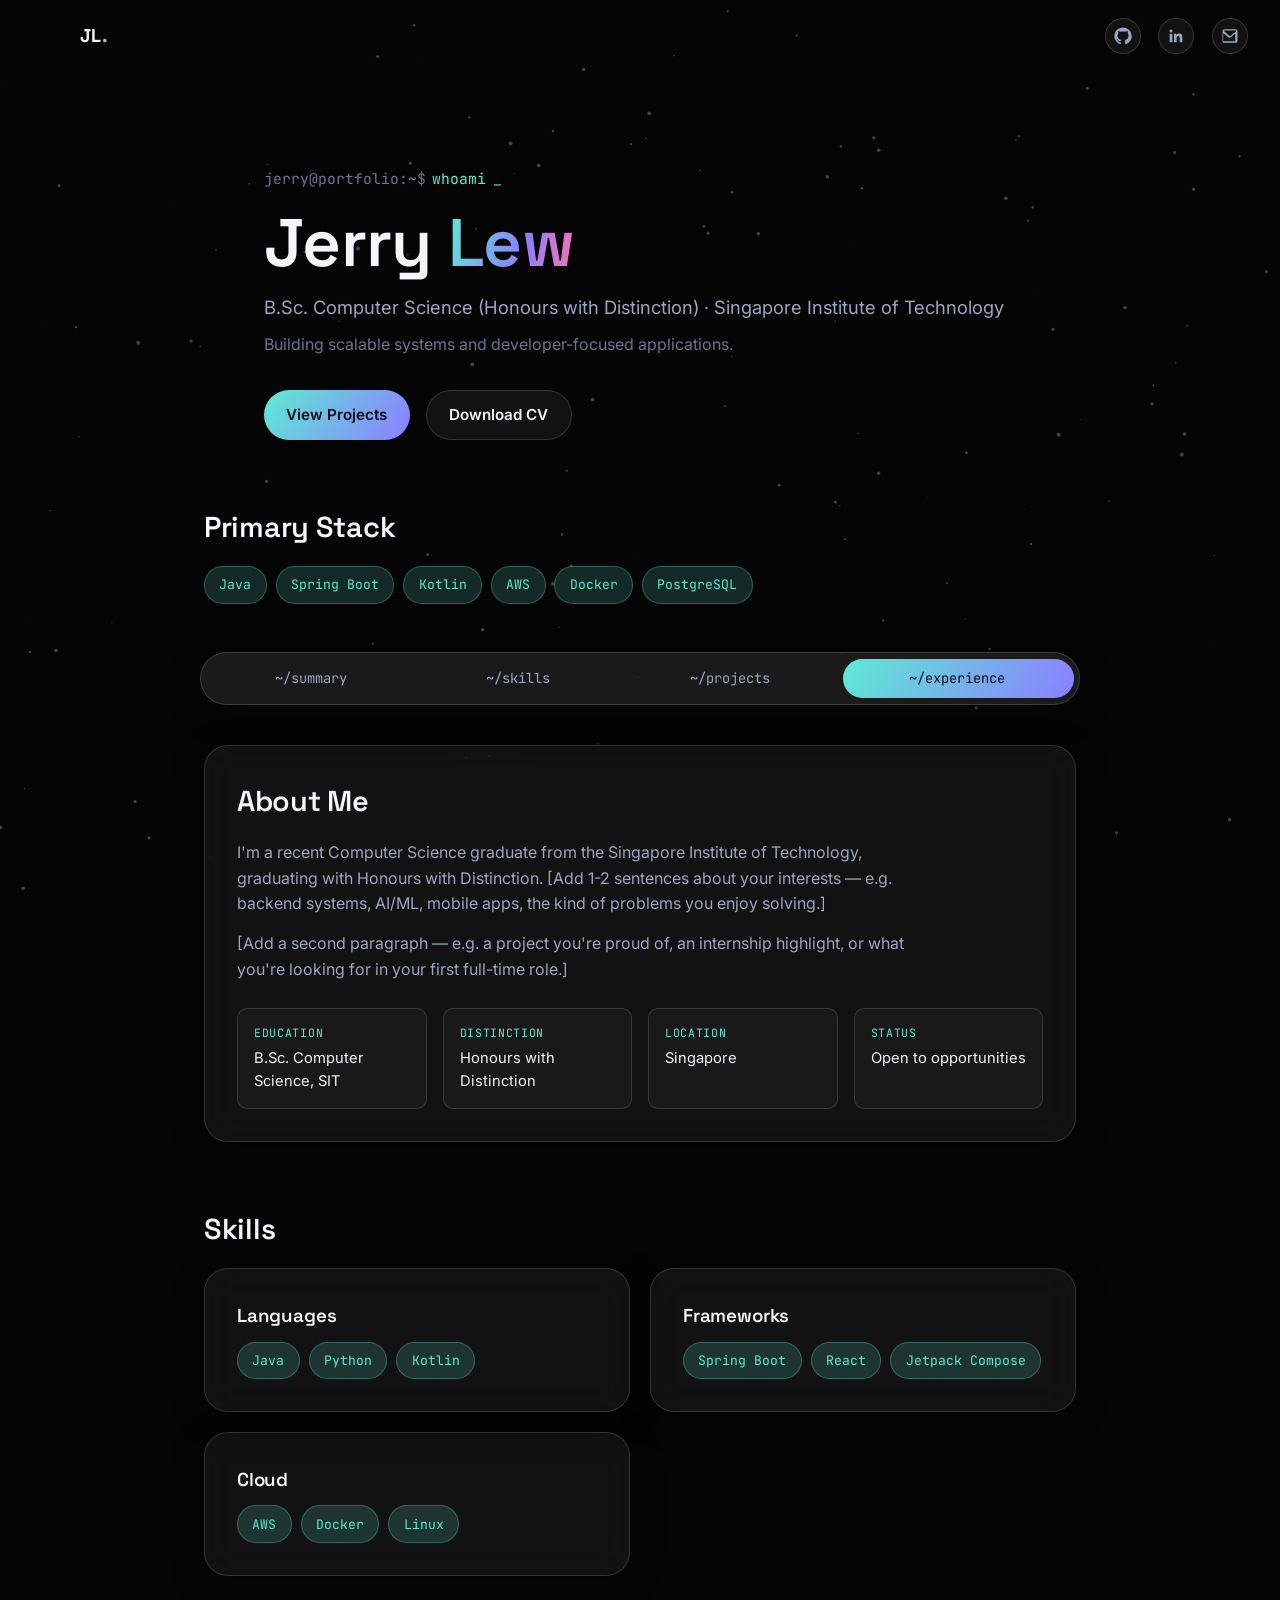
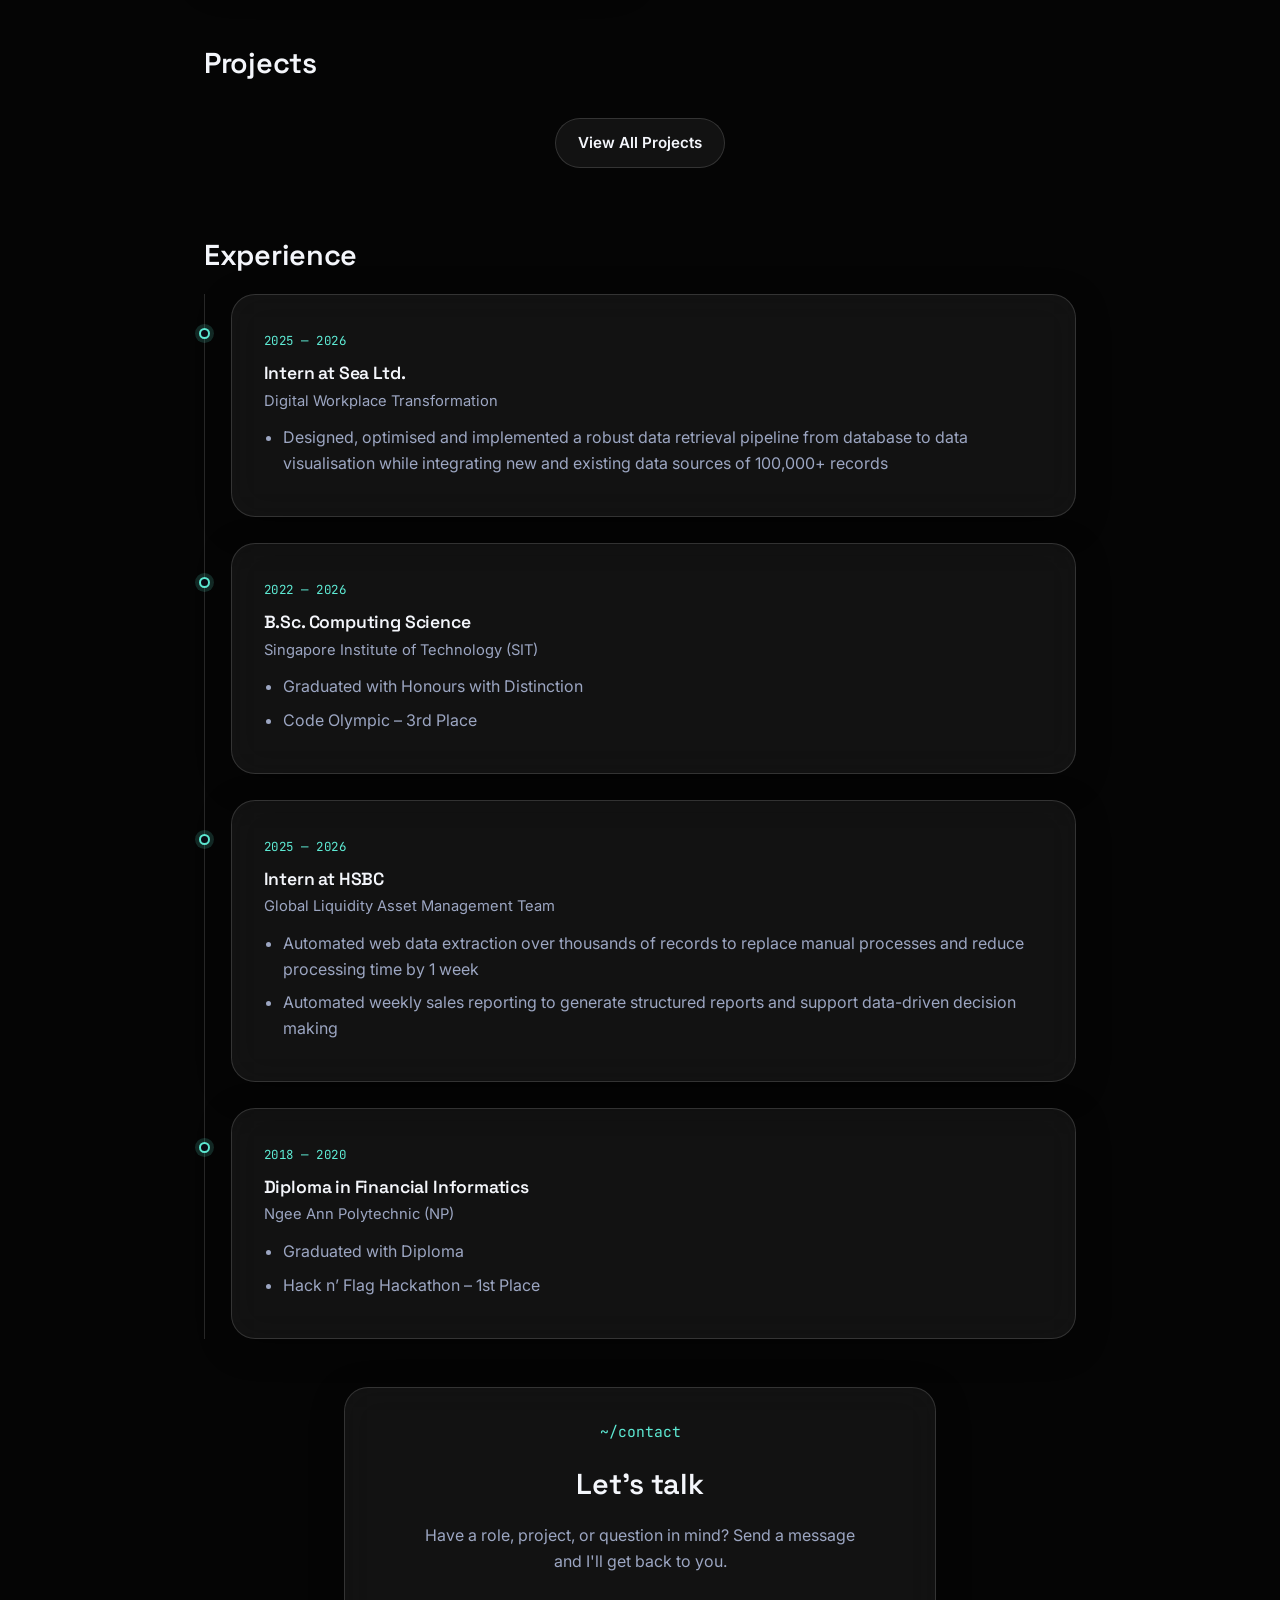
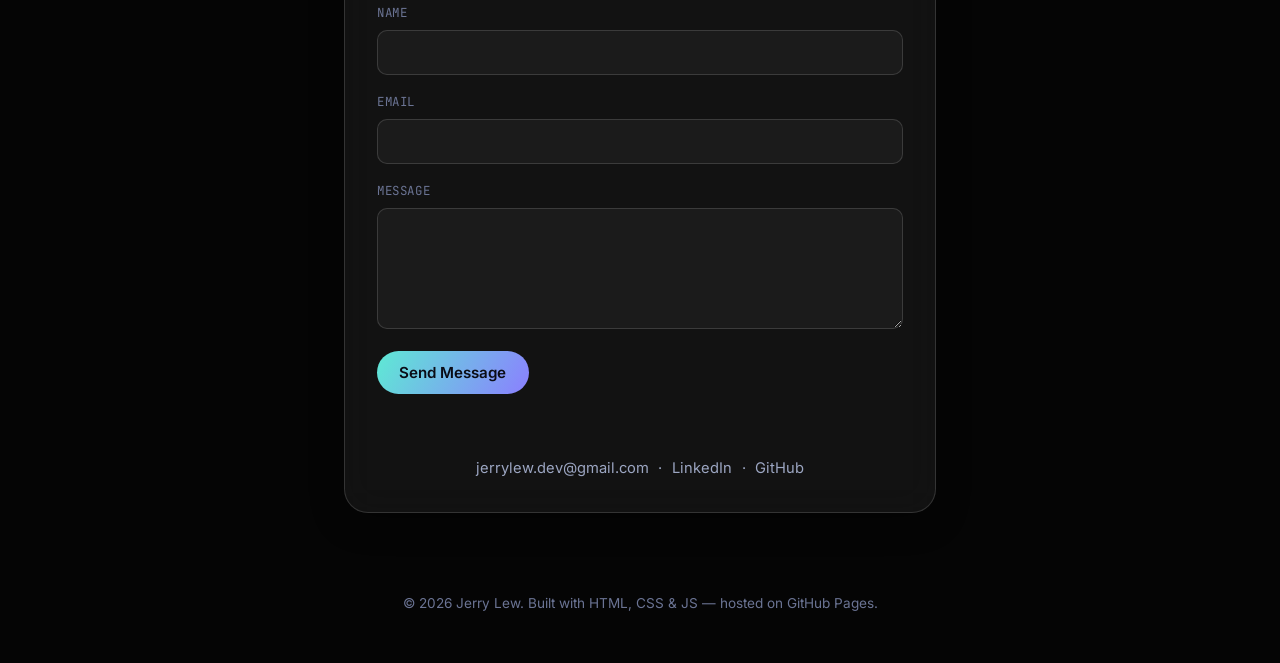
==== commit c78b0822: "tic tac toe project" ====
--- a/index.html
+++ b/index.html
@@ -54,12 +54,15 @@
     <div id="hero-tagline" class="hero-tagline"></div>
 
     <div class="hero-actions">
-      <a href="assets/Jerry_Resume.pdf" download class="btn btn-solid">
-        <svg viewBox="0 0 24 24" width="16" height="16" fill="none" stroke="currentColor" stroke-width="2"><path d="M12 3v12m0 0-4-4m4 4 4-4M5 21h14"/></svg>
+      <a href="projects.html" class="btn btn-solid">
+        View Projects
+      </a>
+
+      <a id="resume-btn"
+         href="assets/Jerry_Resume.pdf"
+         download
+         class="btn btn-ghost">
         Download CV
-      </a>
-      <a href="projects.html" class="btn btn-ghost">
-        View Projects
       </a>
     </div>
   </section>
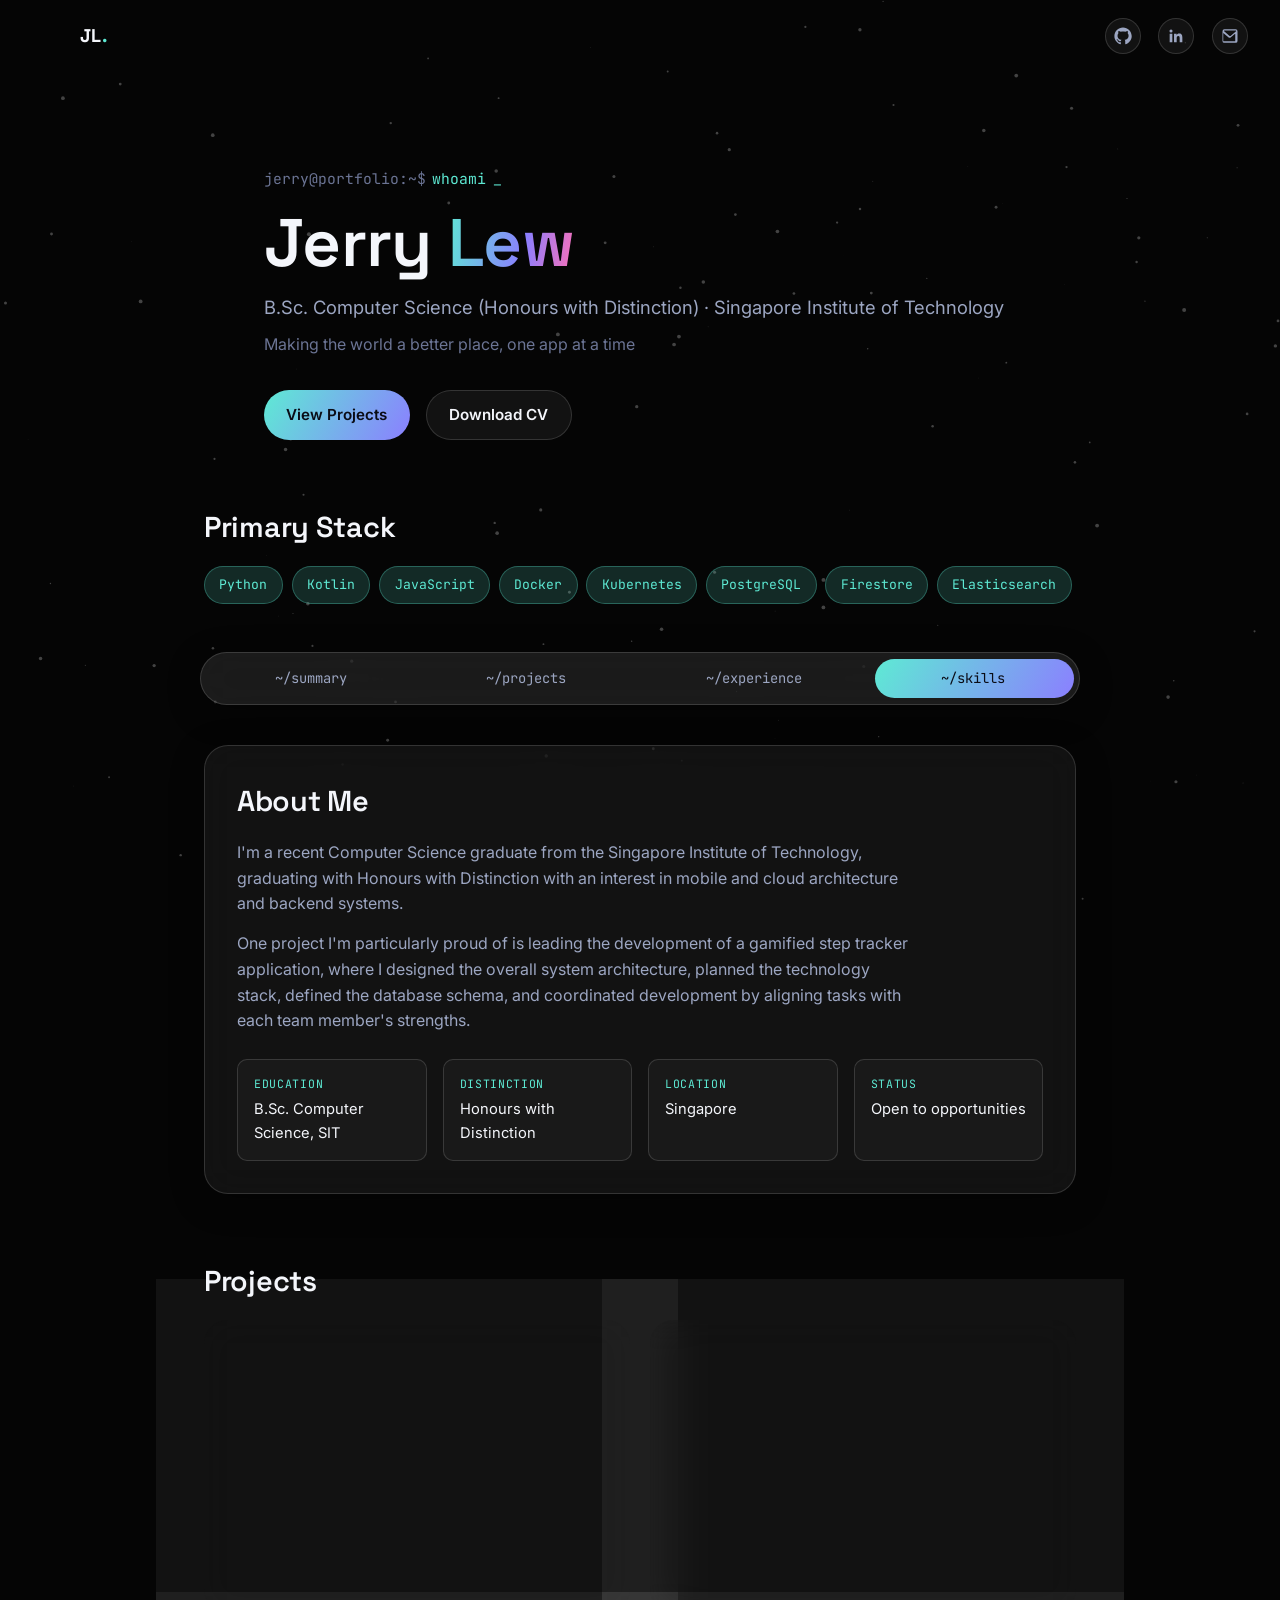
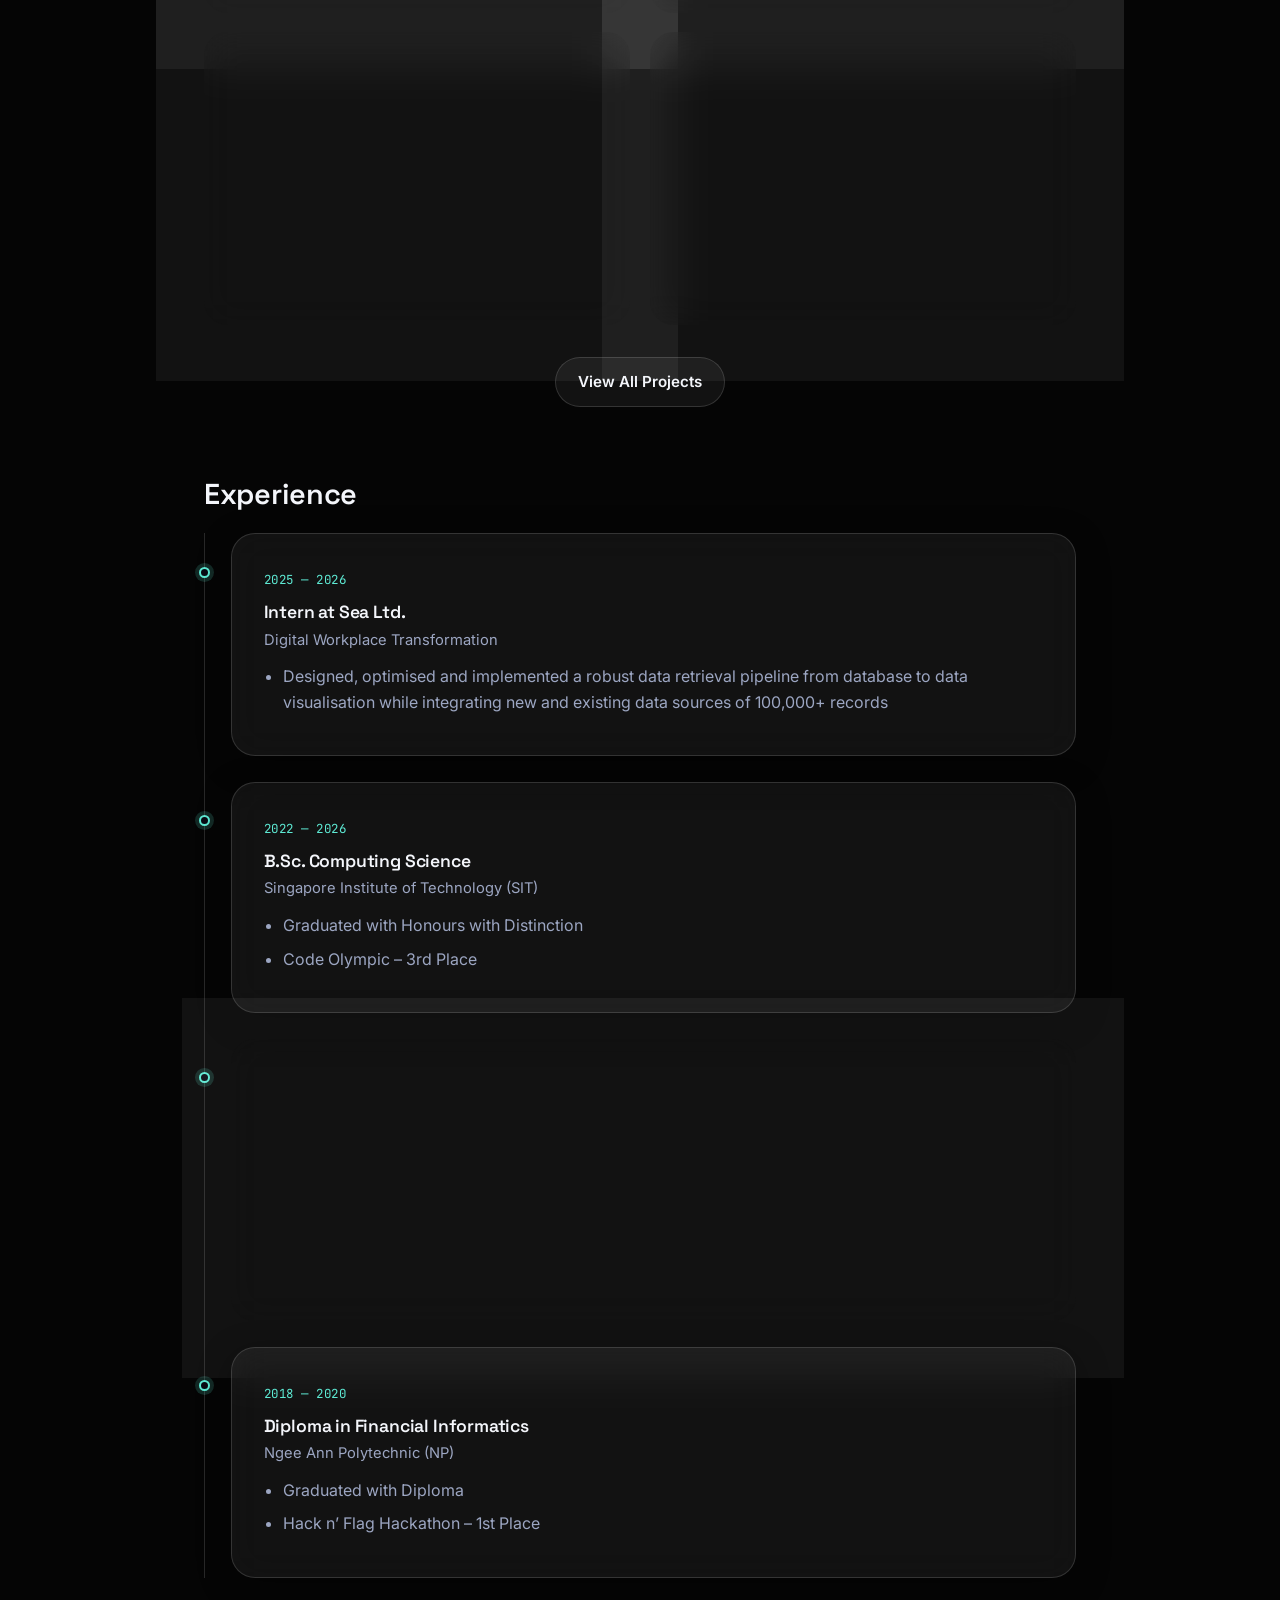
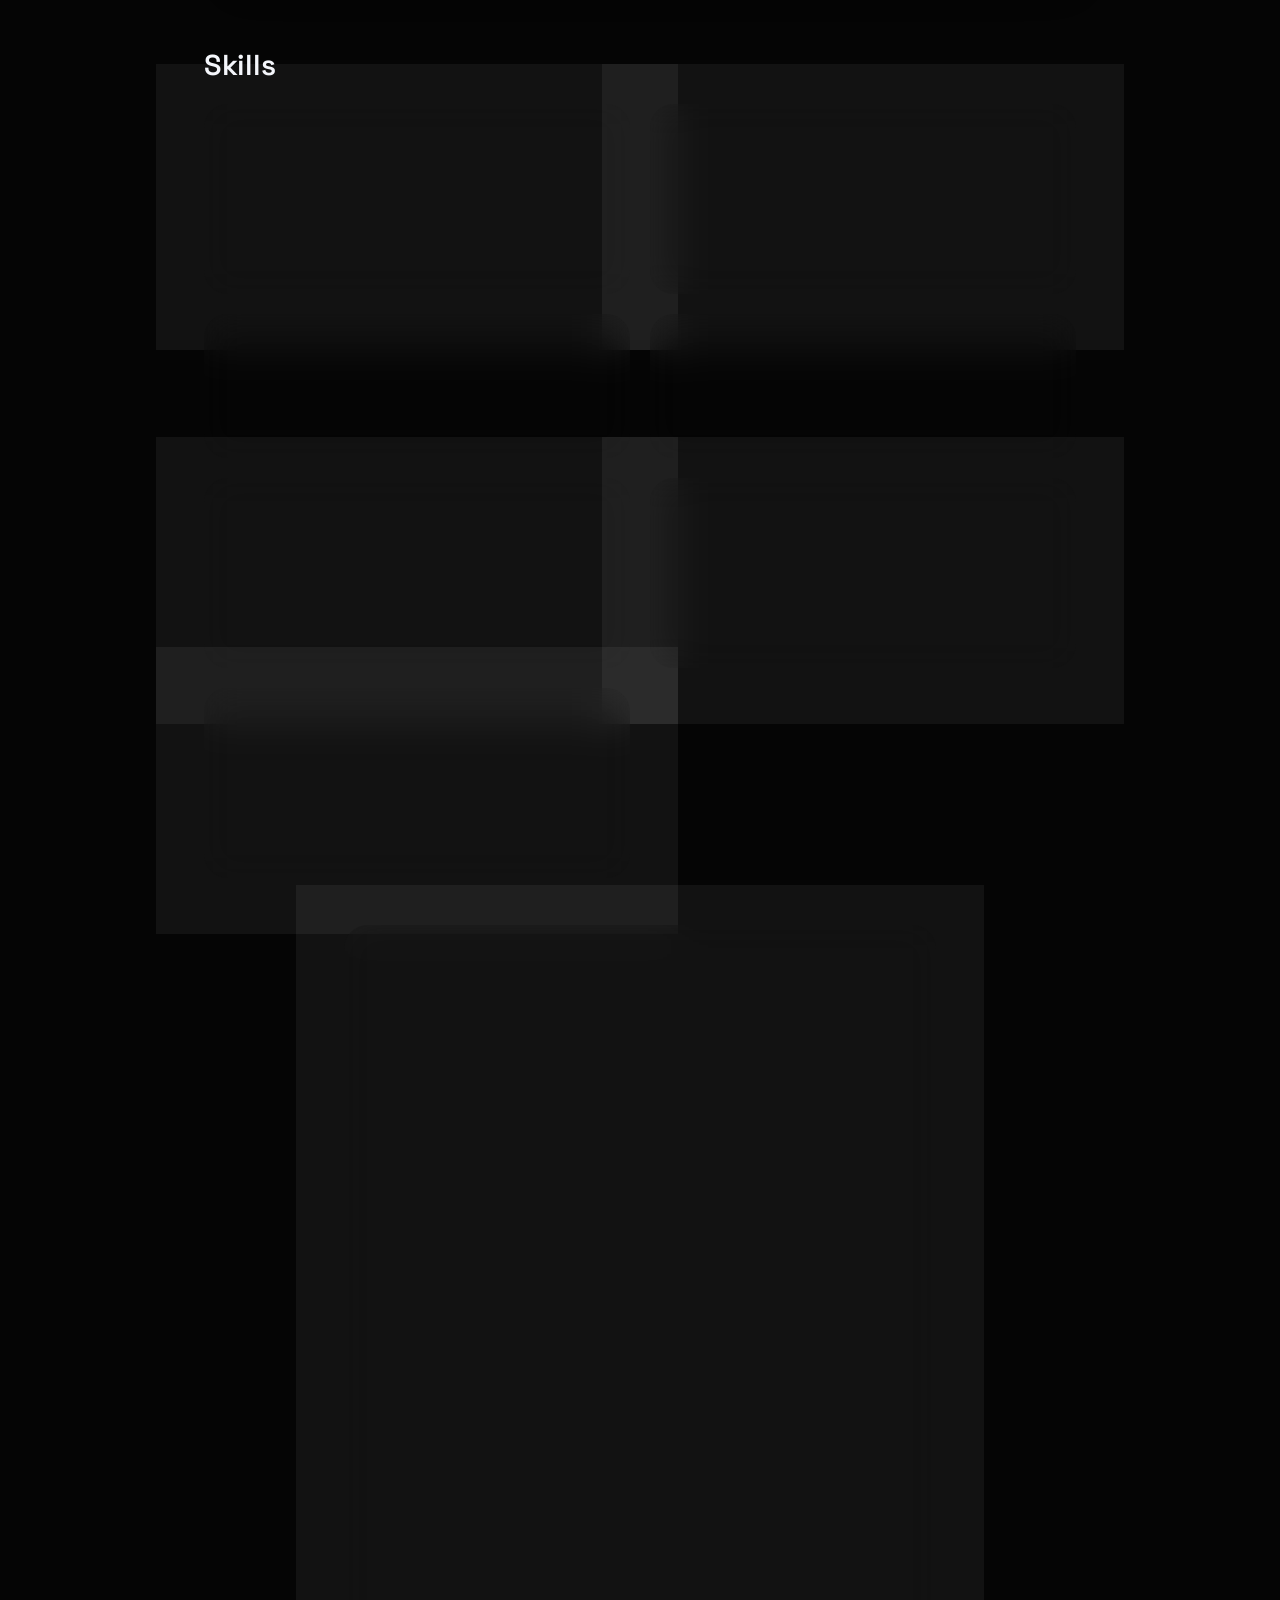
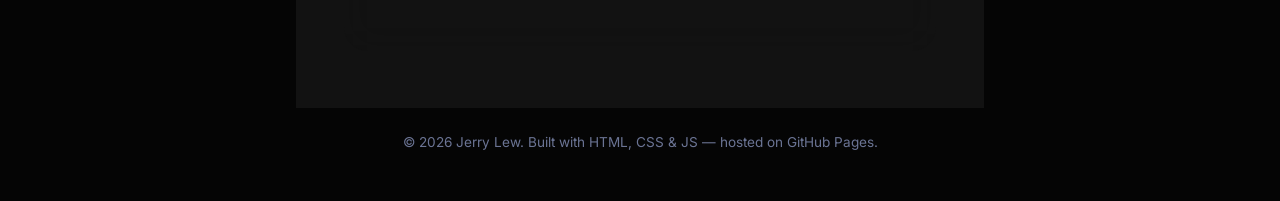
==== commit 20cc379b: "Reordered homepage elements" ====
--- a/index.html
+++ b/index.html
@@ -82,9 +82,9 @@
   <!-- between the brand mark and the social icons. -->
   <nav class="tabbar" id="tabbar" aria-label="Jump to section">
     <button class="tab-btn active" data-tab="summary" aria-current="true">~/summary</button>
-    <button class="tab-btn" data-tab="skills" aria-current="false">~/skills</button>
     <button class="tab-btn" data-tab="projects" aria-current="false">~/projects</button>
     <button class="tab-btn" data-tab="experience" aria-current="false">~/experience</button>
+    <button class="tab-btn" data-tab="skills" aria-current="false">~/skills</button>
     <span class="tab-indicator" aria-hidden="true"></span>
   </nav>
 
@@ -119,13 +119,6 @@
       </div>
     </article>
 
-    <!-- ---------- SKILLS ---------- -->
-    <article class="panel" id="skills">
-      <h2 class="panel-title">Skills</h2>
-
-      <div id= "skills-container" class="skills-grid"></div>
-    </article>
-
     <!-- ---------- PROJECTS ---------- -->
     <article class="panel" id="projects">
       <h2 class="panel-title">Projects</h2>
@@ -146,6 +139,12 @@
       <div class="timeline" id="experience-timeline"></div>
     </article>
 
+    <!-- ---------- SKILLS ---------- -->
+    <article class="panel" id="skills">
+      <h2 class="panel-title">Skills</h2>
+
+      <div id= "skills-container" class="skills-grid"></div>
+    </article>
   </section>
 
   <!-- ============ CONTACT (always visible, sits at the very end of the page) ============ -->
--- a/style.css
+++ b/style.css
@@ -369,4 +369,4 @@
   .social-links {
     margin-right: 0;
   }
-}
+}
--- a/pages/index.css
+++ b/pages/index.css
@@ -173,7 +173,7 @@
 }
 
 /* ---- Projects section --------------------------------------------------- */
-.projects-grid {
+.featured-projects-grid {
     display: grid;
     grid-template-columns: repeat(2, 1fr);
     gap: 1.25rem;
@@ -215,6 +215,12 @@
 
 .project-links a:hover {
     color: var(--accent);
+}
+
+@media (max-width: 640px) {
+    .featured-projects-grid {
+        grid-template-columns: 1fr;
+    }
 }
 
 /* ---- Experience section (timeline) --------------------------------------- */
